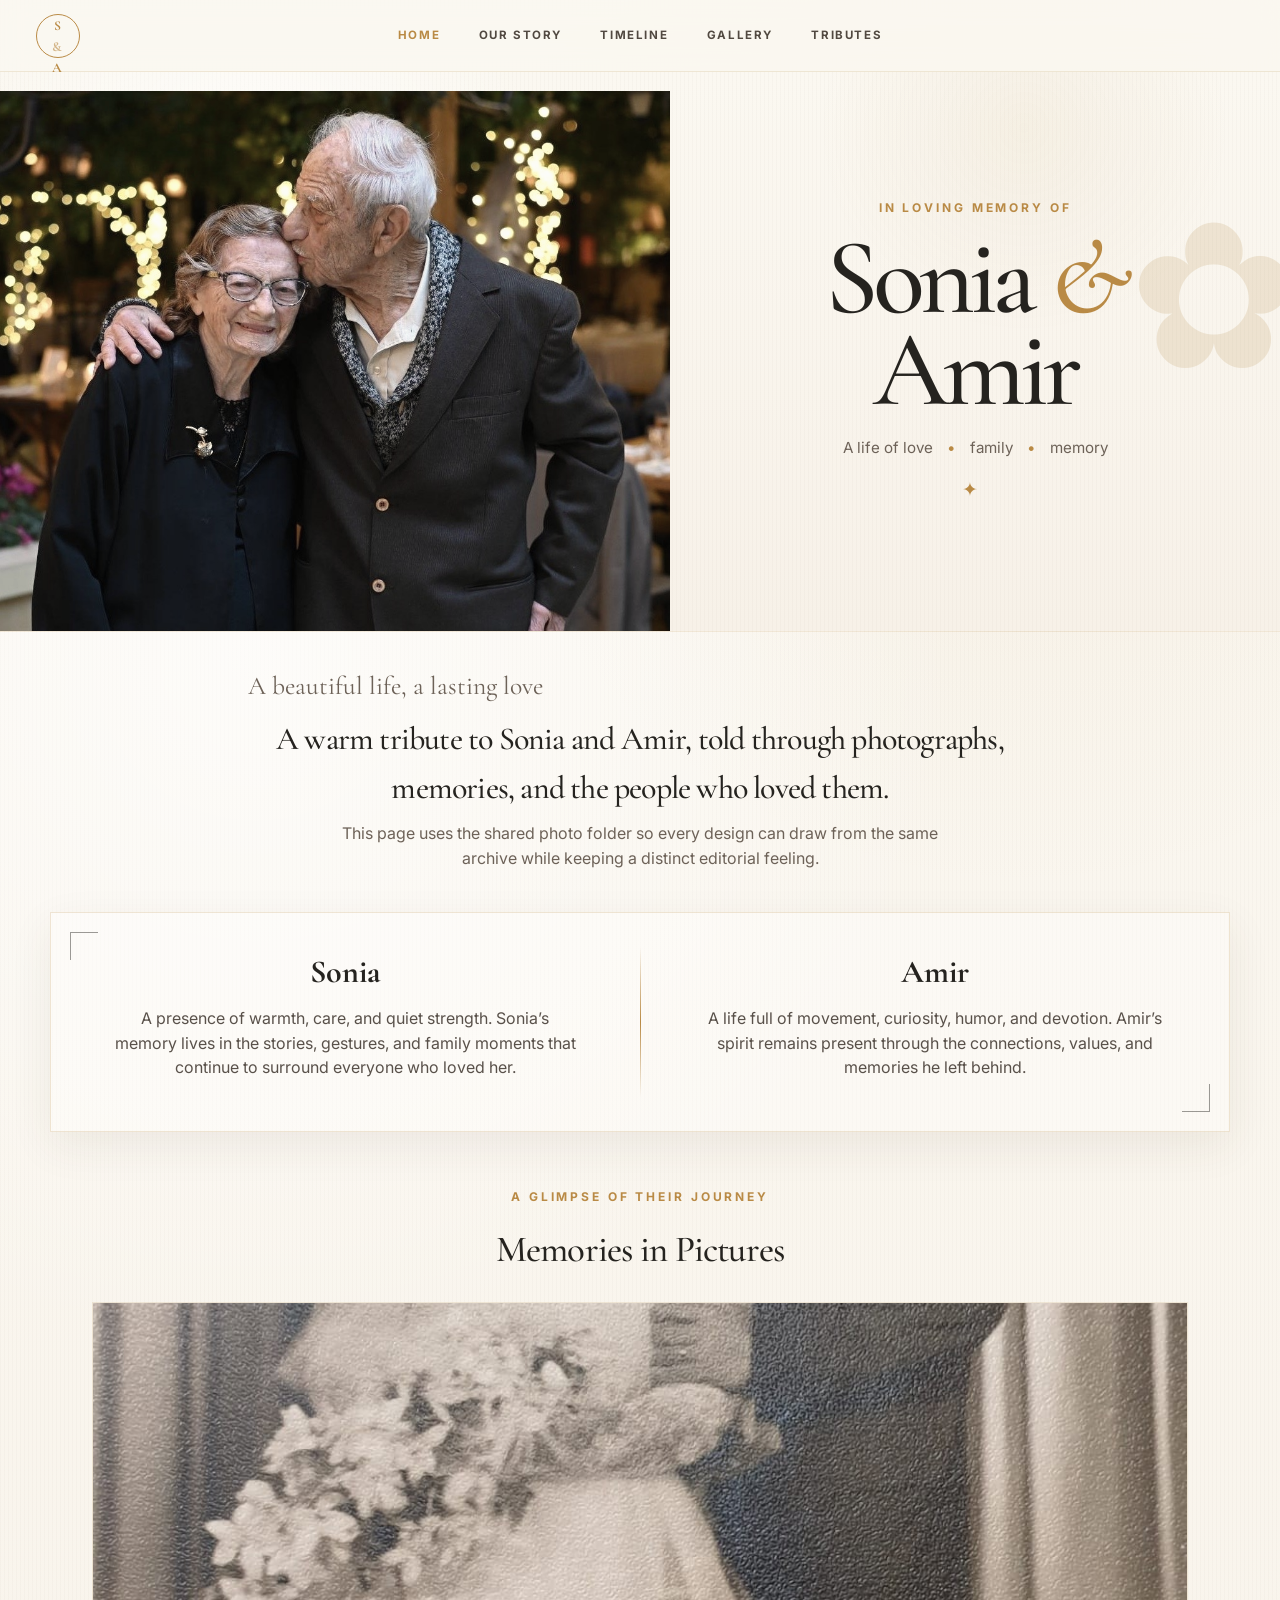
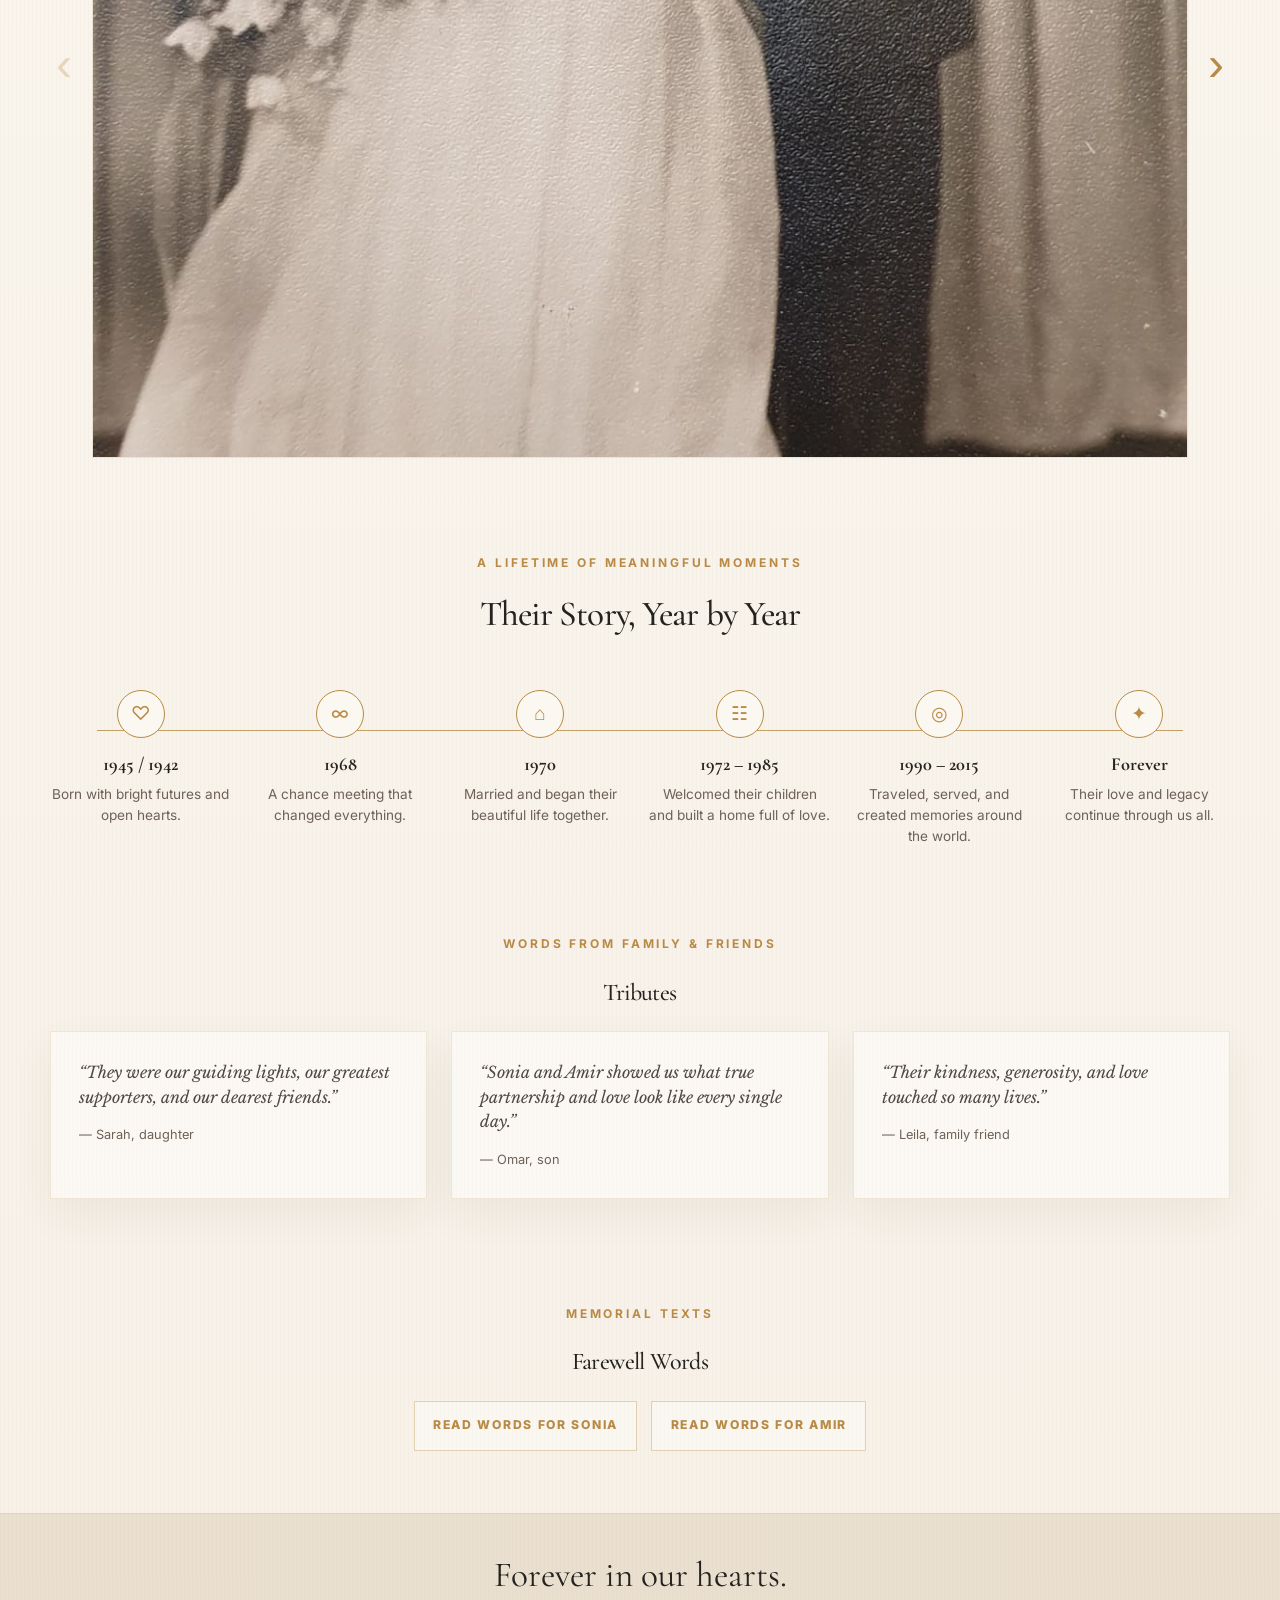
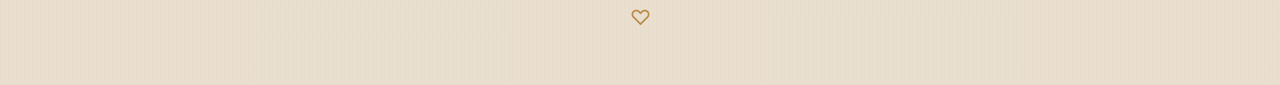
==== option-1-classic-book.html @ 05080e88 "Add files via upload" ====
<!doctype html>
<html lang="en">
<head>
  <meta charset="utf-8" />
  <meta name="viewport" content="width=device-width, initial-scale=1" />
  <title>Sonia & Amir Plot | Classic Memorial Book</title>
  <meta name="description" content="A classic luxury memorial-book inspired website design." />
  <link rel="stylesheet" href="assets/css/styles.css" />
</head>
<body class="memorial-page design-classic">
  <header class="site-header classic-header">
    <a class="brand" href="index.html" aria-label="Back to design options">S <span>&</span> A</a>
    <button class="nav-toggle" type="button" data-nav-toggle aria-label="Open navigation">Menu</button>
    <nav class="site-nav" data-nav>
      <a href="#home" class="active">Home</a>
      <a href="#story">Our Story</a>
      <a href="#timeline">Timeline</a>
      <a href="#gallery">Gallery</a>
      <a href="#tributes">Tributes</a>
    </nav>
  </header>

  <main id="home">
    <section class="classic-hero linen">
      <div class="classic-hero-image">
        <img src="assets/shared/photo-24.jpg" alt="Sonia and Amir together" />
      </div>
      <div class="classic-hero-copy">
        <p class="eyebrow">In loving memory of</p>
        <h1>Sonia <em>&</em> Amir</h1>
        <p class="life-dates">A life of love <span>•</span> family <span>•</span> memory</p>
        <div class="gold-flourish" aria-hidden="true">✦</div>
      </div>
    </section>

    <section class="classic-intro section-wrap">
      <p class="section-kicker">A beautiful life, a lasting love</p>
      <h2>A warm tribute to Sonia and Amir, told through photographs, memories, and the people who loved them.</h2>
      <p>This page uses the shared photo folder so every design can draw from the same archive while keeping a distinct editorial feeling.</p>
    </section>

    <section id="story" class="classic-duo section-wrap">
      <article>
        <span class="corner corner-a"></span>
        <h3>Sonia</h3>
        <p>A presence of warmth, care, and quiet strength. Sonia’s memory lives in the stories, gestures, and family moments that continue to surround everyone who loved her.</p>
      </article>
      <div class="classic-divider" aria-hidden="true"></div>
      <article>
        <span class="corner corner-b"></span>
        <h3>Amir</h3>
        <p>A life full of movement, curiosity, humor, and devotion. Amir’s spirit remains present through the connections, values, and memories he left behind.</p>
      </article>
    </section>

    <section id="gallery" class="classic-gallery section-wrap" data-gallery>
      <div class="section-heading centered">
        <p class="eyebrow">A glimpse of their journey</p>
        <h2>Memories in Pictures</h2>
      </div>
      <button class="gallery-arrow prev" data-gallery-prev aria-label="Previous photos">‹</button>
      <div class="gallery-window">
        <div class="gallery-track classic-track" data-gallery-track>
          <img src="assets/shared/photo-14.jpg" alt="Wedding portrait from the family archive" />
          <img src="assets/shared/photo-24.jpg" alt="Sonia and Amir at a family event" />
          <img src="assets/shared/photo-10.jpg" alt="Sonia and Amir outdoors" />
          <img src="assets/shared/photo-11.jpg" alt="Family gathering" />
          <img src="assets/shared/photo-13.jpg" alt="Sonia and Amir celebrating" />
          <img src="assets/shared/photo-15.jpg" alt="Archival family photo" />
          <img src="assets/shared/photo-17.jpg" alt="Family photo outdoors" />
          <img src="assets/shared/photo-19.jpg" alt="Vintage family portrait" />
          <img src="assets/shared/photo-20.jpg" alt="Archival childhood portrait" />
          <img src="assets/shared/photo-21.jpg" alt="Amir in conversation" />
        </div>
      </div>
      <button class="gallery-arrow next" data-gallery-next aria-label="Next photos">›</button>
    </section>

    <section id="timeline" class="classic-timeline section-wrap">
      <div class="section-heading centered">
        <p class="eyebrow">A lifetime of meaningful moments</p>
        <h2>Their Story, Year by Year</h2>
      </div>
      <ol class="timeline-row">
        <li><span>♡</span><strong>1945 / 1942</strong><p>Born with bright futures and open hearts.</p></li>
        <li><span>∞</span><strong>1968</strong><p>A chance meeting that changed everything.</p></li>
        <li><span>⌂</span><strong>1970</strong><p>Married and began their beautiful life together.</p></li>
        <li><span>☷</span><strong>1972 – 1985</strong><p>Welcomed their children and built a home full of love.</p></li>
        <li><span>◎</span><strong>1990 – 2015</strong><p>Traveled, served, and created memories around the world.</p></li>
        <li><span>✦</span><strong>Forever</strong><p>Their love and legacy continue through us all.</p></li>
      </ol>
    </section>

    <section id="tributes" class="classic-tributes section-wrap">
      <div class="section-heading centered">
        <p class="eyebrow">Words from family & friends</p>
        <h2>Tributes</h2>
      </div>
      <div class="quote-grid">
        <blockquote>“They were our guiding lights, our greatest supporters, and our dearest friends.”<cite>— Sarah, daughter</cite></blockquote>
        <blockquote>“Sonia and Amir showed us what true partnership and love look like every single day.”<cite>— Omar, son</cite></blockquote>
        <blockquote>“Their kindness, generosity, and love touched so many lives.”<cite>— Leila, family friend</cite></blockquote>
      </div>
    </section>

    <section class="memorial-documents section-wrap">
      <div class="section-heading centered">
        <p class="eyebrow">Memorial texts</p>
        <h2>Farewell Words</h2>
      </div>
      <div class="document-links">
        <a href="assets/docs/farewell-sonia.pdf" target="_blank" rel="noopener">Read words for Sonia</a>
        <a href="assets/docs/farewell-amir.pdf" target="_blank" rel="noopener">Read words for Amir</a>
      </div>
    </section>
  </main>

  <footer class="classic-footer">
    <p>Forever in our hearts.</p>
    <span>♡</span>
  </footer>
  <script src="assets/js/main.js"></script>
</body>
</html>
---- assets/css/styles.css ----
@import url('https://fonts.googleapis.com/css2?family=Cormorant+Garamond:wght@400;500;600;700&family=Inter:wght@400;500;600;700&family=Libre+Baskerville:ital,wght@0,400;0,700;1,400&family=Playfair+Display:wght@500;600;700&display=swap');

:root {
  --cream: #f7f1e8;
  --ivory: #fbf8f1;
  --linen: #eee3d4;
  --sand: #d7c5ad;
  --gold: #b9914d;
  --deep: #27231f;
  --muted: #7d7368;
  --line: rgba(185, 145, 77, 0.34);
  --shadow: 0 24px 70px rgba(52, 41, 28, 0.16);
  --serif: 'Cormorant Garamond', Georgia, serif;
  --display: 'Playfair Display', Georgia, serif;
  --body: 'Inter', Arial, sans-serif;
  --quote: 'Libre Baskerville', Georgia, serif;
}

* { box-sizing: border-box; }
html { scroll-behavior: smooth; }
body {
  margin: 0;
  color: var(--deep);
  font-family: var(--body);
  background: var(--ivory);
  line-height: 1.55;
}
img { max-width: 100%; display: block; }
a { color: inherit; text-decoration: none; }
button, a { -webkit-tap-highlight-color: transparent; }

.paper-grain,
.linen,
body.memorial-page {
  background-image:
    radial-gradient(circle at 20% 20%, rgba(255,255,255,0.65), transparent 25%),
    radial-gradient(circle at 80% 10%, rgba(185,145,77,0.08), transparent 18%),
    repeating-linear-gradient(90deg, rgba(50,34,20,0.018) 0 1px, transparent 1px 4px),
    linear-gradient(180deg, var(--ivory), var(--cream));
}

.section-wrap { width: min(1180px, calc(100% - 40px)); margin: 0 auto; }
.eyebrow {
  color: var(--gold);
  font-size: 0.75rem;
  letter-spacing: 0.24em;
  text-transform: uppercase;
  font-weight: 700;
  margin: 0 0 0.9rem;
}
.section-heading h2,
.classic-intro h2,
.editorial-story h2,
.gallery-closing h2,
.museum-section-title h2,
.museum-about h2 {
  font-family: var(--serif);
  font-weight: 500;
  letter-spacing: -0.025em;
}
.centered { text-align: center; }
.life-dates { color: var(--muted); font-size: 0.95rem; }
.life-dates span { color: var(--gold); margin: 0 0.65rem; }
.gold-flourish { color: var(--gold); font-size: 1.2rem; letter-spacing: 0.5em; }
.thin-rule { width: 74px; height: 1px; background: var(--gold); margin: 1.8rem 0; }
.outline-button,
.copper-button,
.ghost-button {
  display: inline-flex;
  align-items: center;
  justify-content: center;
  min-height: 44px;
  padding: 0.78rem 1.25rem;
  border: 1px solid currentColor;
  font-size: 0.76rem;
  letter-spacing: 0.16em;
  text-transform: uppercase;
  font-weight: 700;
  transition: transform 180ms ease, background 180ms ease, color 180ms ease, border-color 180ms ease;
}
.outline-button:hover,
.copper-button:hover,
.ghost-button:hover { transform: translateY(-2px); }
.text-link { color: var(--gold); font-weight: 700; font-size: 0.8rem; letter-spacing: 0.13em; text-transform: uppercase; }

/* Index */
.index-page {
  min-height: 100vh;
  display: grid;
  place-items: center;
  background:
    radial-gradient(circle at 85% 15%, rgba(185,145,77,0.18), transparent 26%),
    radial-gradient(circle at 15% 80%, rgba(83,55,33,0.12), transparent 30%),
    #f7f0e6;
}
.option-index { width: min(1120px, calc(100% - 36px)); padding: 60px 0; }
.option-index h1 { font-family: var(--serif); font-size: clamp(2.8rem, 7vw, 6rem); line-height: 0.9; margin: 0 0 1.2rem; letter-spacing: -0.055em; }
.index-intro { max-width: 740px; color: #62574c; font-size: 1.05rem; }
.option-grid { display: grid; grid-template-columns: repeat(3, 1fr); gap: 18px; margin-top: 40px; }
.option-card {
  min-height: 340px;
  border: 1px solid rgba(68,49,32,0.12);
  padding: 28px;
  display: flex;
  flex-direction: column;
  justify-content: flex-end;
  position: relative;
  overflow: hidden;
  box-shadow: var(--shadow);
}
.option-card::before { content: ''; position: absolute; inset: 0; opacity: 0.9; transition: transform 300ms ease; }
.option-card:hover::before { transform: scale(1.04); }
.option-card > * { position: relative; z-index: 1; }
.option-card span { color: var(--gold); letter-spacing: 0.2em; text-transform: uppercase; font-size: 0.75rem; font-weight: 800; }
.option-card h2 { font-family: var(--serif); font-size: 2.1rem; line-height: 1; margin: 0.8rem 0; }
.option-card p { max-width: 260px; margin: 0; color: #655c52; }
.classic-card::before { background: linear-gradient(180deg, rgba(255,255,255,0.2), rgba(248,241,230,0.96)), url('../shared/photo-24.jpg') center/cover; }
.gallery-card::before { background: linear-gradient(135deg, rgba(251,248,241,0.92), rgba(224,210,190,0.86)), url('../shared/photo-14.jpg') center/cover; }
.museum-card { color: #f7ead9; background: #171514; }
.museum-card::before { background: linear-gradient(180deg, rgba(12,10,9,0.1), rgba(12,10,9,0.92)), url('../shared/photo-24.jpg') center/cover; }
.museum-card p { color: #d3bca2; }

/* Shared header */
.site-header {
  position: sticky;
  top: 0;
  z-index: 20;
  min-height: 72px;
  padding: 0 36px;
  display: flex;
  align-items: center;
  gap: 26px;
  border-bottom: 1px solid rgba(185,145,77,0.18);
  backdrop-filter: blur(14px);
}
.brand {
  font-family: var(--serif);
  font-size: 1.1rem;
  letter-spacing: 0.12em;
  color: var(--gold);
  font-weight: 700;
  white-space: nowrap;
}
.brand span { opacity: 0.6; }
.monogram {
  width: 52px; height: 52px;
  border: 1px solid var(--gold);
  border-radius: 999px;
  display: grid; place-items: center;
}
.site-nav { margin-left: auto; display: flex; align-items: center; gap: clamp(16px, 3vw, 42px); }
.site-nav a { font-size: 0.72rem; text-transform: uppercase; letter-spacing: 0.14em; font-weight: 700; color: #514941; }
.site-nav a.active,
.site-nav a:hover { color: var(--gold); }
.nav-toggle { display: none; margin-left: auto; border: 1px solid var(--line); background: transparent; color: inherit; padding: 0.55rem 0.8rem; text-transform: uppercase; letter-spacing: 0.1em; }

/* Option 1 Classic */
.design-classic { --gold: #b98a45; --muted: #6d6258; --deep: #25231f; }
.classic-header { background: rgba(251,248,241,0.82); justify-content: center; }
.classic-header .brand { position: absolute; left: 36px; border: 1px solid var(--gold); border-radius: 50%; width: 44px; height: 44px; display: grid; place-items: center; font-size: 0.85rem; }
.classic-header .site-nav { margin: 0; }
.classic-hero {
  min-height: 560px;
  display: grid;
  grid-template-columns: 1.1fr 1fr;
  align-items: center;
  border-bottom: 1px solid rgba(185,145,77,0.16);
  position: relative;
  overflow: hidden;
}
.classic-hero::before,
.classic-hero::after {
  content: '✿';
  position: absolute;
  color: rgba(185,145,77,0.18);
  font-size: clamp(8rem, 16vw, 18rem);
  line-height: 1;
}
.classic-hero::before { left: -30px; bottom: -10px; }
.classic-hero::after { right: -20px; top: 120px; }
.classic-hero-image { align-self: end; position: relative; z-index: 1; }
.classic-hero-image img { width: 100%; height: 540px; object-fit: cover; filter: grayscale(1) sepia(0.15); mix-blend-mode: multiply; }
.classic-hero-copy { text-align: center; padding: 3rem; position: relative; z-index: 2; }
.classic-hero-copy h1 { font-family: var(--serif); font-size: clamp(4.5rem, 8.4vw, 8.5rem); line-height: 0.86; font-weight: 500; margin: 0.35rem 0 1.2rem; letter-spacing: -0.055em; }
.classic-hero-copy em { color: var(--gold); font-style: italic; }
.classic-intro { text-align: center; padding: 34px 20px 22px; }
.classic-intro .section-kicker { font-family: var(--serif); font-size: 1.6rem; margin: 0 0 0.5rem; }
.classic-intro h2 { font-size: clamp(1.4rem, 3vw, 2rem); max-width: 740px; margin: 0 auto 0.5rem; }
.classic-intro p { max-width: 650px; margin: 0 auto; color: var(--muted); }
.classic-duo {
  margin-top: 20px;
  display: grid;
  grid-template-columns: 1fr auto 1fr;
  gap: 34px;
  border: 1px solid rgba(185,145,77,0.22);
  background: rgba(255,255,255,0.34);
  padding: 34px;
  box-shadow: 0 14px 40px rgba(78,59,38,0.08);
  position: relative;
}
.classic-duo article { text-align: center; position: relative; }
.classic-duo h3 { font-family: var(--serif); font-size: 2rem; margin: 0 0 0.55rem; }
.classic-duo p { color: #59514a; margin: 0 auto; max-width: 470px; }
.classic-divider { width: 1px; background: linear-gradient(transparent, var(--gold), transparent); min-height: 150px; }
.corner { position: absolute; width: 28px; height: 28px; border-color: var(--gold); opacity: 0.45; }
.corner-a { top: -15px; left: -15px; border-top: 1px solid; border-left: 1px solid; }
.corner-b { bottom: -15px; right: -15px; border-bottom: 1px solid; border-right: 1px solid; }
.classic-gallery { position: relative; padding: 56px 42px; }
.classic-gallery h2 { font-size: 2.3rem; margin: 0 0 24px; }
.gallery-window { overflow: hidden; }
.gallery-track { display: flex; gap: 10px; transition: transform 350ms ease; }
.classic-track img { flex: 0 0 calc((100% - 40px) / 5); aspect-ratio: 1.45; object-fit: cover; border: 1px solid rgba(185,145,77,0.18); }
.gallery-arrow { position: absolute; top: 54%; transform: translateY(-50%); border: 0; background: transparent; color: var(--gold); font-size: 3rem; cursor: pointer; z-index: 3; }
.gallery-arrow.prev { left: 0; }
.gallery-arrow.next { right: 0; }
.classic-timeline { padding: 40px 0 58px; }
.classic-timeline h2 { font-size: 2.2rem; margin-top: 0; }
.timeline-row { list-style: none; margin: 44px 0 0; padding: 0; display: grid; grid-template-columns: repeat(6, 1fr); gap: 18px; position: relative; }
.timeline-row::before { content: ''; position: absolute; top: 44px; left: 4%; right: 4%; height: 1px; background: var(--gold); opacity: 0.8; }
.timeline-row li { text-align: center; position: relative; padding-top: 4px; }
.timeline-row li span { width: 48px; height: 48px; margin: 0 auto 12px; border: 1px solid var(--gold); border-radius: 50%; display: grid; place-items: center; color: var(--gold); background: var(--ivory); font-size: 1.2rem; }
.timeline-row strong { display: block; font-family: var(--serif); font-size: 1.15rem; }
.timeline-row p { font-size: 0.85rem; color: var(--muted); margin: 0.35rem 0 0; }
.classic-tributes { padding: 30px 0 64px; }
.quote-grid { display: grid; grid-template-columns: repeat(3, 1fr); gap: 24px; }
.quote-grid blockquote {
  margin: 0;
  padding: 28px;
  background: rgba(255,255,255,0.45);
  border: 1px solid rgba(185,145,77,0.18);
  font-family: var(--quote);
  font-style: italic;
  color: #504942;
  box-shadow: 0 16px 40px rgba(67,50,30,0.06);
}
.quote-grid cite { display: block; margin-top: 1rem; font-family: var(--body); font-style: normal; color: var(--muted); font-size: 0.8rem; }
.classic-footer { text-align: center; padding: 34px 20px 50px; background: rgba(215,197,173,0.42); border-top: 1px solid rgba(185,145,77,0.16); }
.classic-footer p { font-family: var(--serif); font-size: 2.2rem; margin: 0; }
.classic-footer span { color: var(--gold); font-size: 1.3rem; }

/* Option 2 Gallery */
.design-gallery { --gold: #aa823d; --deep: #25211d; --muted: #6f665d; }
.gallery-header { background: rgba(251,248,241,0.86); }
.gallery-header .outline-button { color: var(--gold); margin-left: 16px; }
.gallery-hero {
  min-height: 620px;
  display: grid;
  grid-template-columns: 0.88fr 1.12fr;
  align-items: center;
  gap: 3vw;
  padding: clamp(36px, 6vw, 78px) clamp(26px, 7vw, 96px);
}
.gallery-hero-copy h1 { font-family: var(--serif); font-size: clamp(4.2rem, 9vw, 8rem); line-height: 0.9; font-weight: 500; margin: 0; letter-spacing: -0.06em; }
.gallery-hero-copy p:not(.eyebrow):not(.life-dates) { max-width: 450px; color: var(--muted); }
.gallery-hero-photo { position: relative; }
.gallery-hero-photo::before { content: ''; position: absolute; inset: -30px 44px 44px -22px; background: #e8dccb; z-index: -1; }
.gallery-hero-photo::after { content: ''; position: absolute; right: 18px; bottom: 28px; width: 140px; height: 210px; border-right: 2px solid rgba(170,130,61,0.45); border-bottom: 2px solid rgba(170,130,61,0.45); }
.framed-photo img { width: 100%; height: 520px; object-fit: cover; filter: grayscale(0.9) sepia(0.12); box-shadow: var(--shadow); }
.editorial-story { display: grid; grid-template-columns: 300px 1fr 280px; align-items: center; gap: clamp(28px, 5vw, 76px); padding: 54px 0; border-top: 1px solid rgba(185,145,77,0.13); border-bottom: 1px solid rgba(185,145,77,0.13); }
.polaroid-card { margin: 0; padding: 12px 12px 38px; background: #fffaf2; box-shadow: var(--shadow); transform: rotate(-1.2deg); }
.polaroid-card img { aspect-ratio: 0.9; object-fit: cover; filter: grayscale(1) sepia(0.15); }
.polaroid-card figcaption { margin-top: 10px; color: var(--muted); font-size: 0.72rem; letter-spacing: 0.16em; text-transform: uppercase; }
.editorial-story h2 { font-size: clamp(2.1rem, 4vw, 3.6rem); line-height: 1; margin: 0 0 1rem; }
.editorial-story article p { color: var(--muted); max-width: 560px; }
.quote-aside { border-left: 1px solid var(--gold); padding-left: 34px; font-family: var(--quote); font-style: italic; color: #564b42; }
.quote-aside span { color: var(--gold); font-size: 3rem; line-height: 0.5; }
.quote-aside cite { display: block; margin-top: 1rem; font-style: normal; font-family: var(--body); font-size: 0.75rem; letter-spacing: 0.14em; text-transform: uppercase; }
.gallery-band { display: grid; grid-template-columns: 240px 1fr; gap: 42px; padding: 58px 0; }
.gallery-band-title { background: rgba(215,197,173,0.34); padding: 34px; display: flex; flex-direction: column; justify-content: center; }
.gallery-band-title h2 { font-family: var(--serif); font-size: 2.5rem; line-height: 1; margin: 0.2rem 0 1.5rem; }
.curated-grid { display: grid; grid-template-columns: repeat(4, 1fr); gap: 16px; }
.curated-grid img { height: 220px; width: 100%; object-fit: cover; filter: grayscale(0.45) sepia(0.15); border: 8px solid #fffaf2; box-shadow: 0 16px 36px rgba(53,40,25,0.08); }
.gallery-timeline { padding: 54px 0; }
.gallery-timeline h2 { font-size: 2.8rem; margin: 0 0 36px; }
.timeline-minimal { display: grid; grid-template-columns: repeat(5, 1fr); gap: 26px; position: relative; }
.timeline-minimal::before { content: ''; position: absolute; top: 18px; left: 10%; right: 10%; height: 1px; background: var(--gold); opacity: 0.7; }
.timeline-minimal article { text-align: center; position: relative; padding-top: 50px; }
.timeline-minimal article::before { content: ''; position: absolute; top: 11px; left: 50%; transform: translateX(-50%); width: 14px; height: 14px; border-radius: 50%; background: var(--gold); box-shadow: 0 0 0 8px var(--ivory); }
.timeline-minimal span { font-family: var(--serif); font-size: 1.5rem; }
.timeline-minimal h3 { font-family: var(--serif); font-size: 1.25rem; margin: 0.2rem 0; }
.timeline-minimal p { color: var(--muted); font-size: 0.87rem; margin: 0; }
.gallery-closing { text-align: center; padding: 72px 26px; border-top: 1px solid rgba(185,145,77,0.13); }
.gallery-closing h2 { max-width: 760px; margin: 0 auto; font-size: clamp(2rem, 4vw, 4rem); line-height: 1.05; }
.gallery-closing p { color: var(--gold); letter-spacing: 0.25em; text-transform: uppercase; }

/* Option 3 Museum */
.design-museum {
  --gold: #c47b45;
  --copper: #c47b45;
  --deep: #f8ead9;
  --museum-bg: #161514;
  --plum: #31252d;
  --paper: #e7d7c3;
  background: #161514;
  color: #f7ead9;
}
.design-museum .eyebrow { color: #c47b45; }
.museum-header {
  background: rgba(22,21,20,0.82);
  color: #f7ead9;
  border-bottom-color: rgba(196,123,69,0.25);
  padding-left: 170px;
}
.museum-header .site-nav a { color: #dfc9b2; }
.museum-header .site-nav a:hover,
.museum-header .site-nav a.active { color: var(--copper); }
.copper-button { background: var(--copper); color: #1a1512; border-color: var(--copper); }
.ghost-button { color: #f7ead9; border-color: rgba(247,234,217,0.35); }
.museum-side {
  position: fixed;
  left: 0; top: 0; bottom: 0;
  width: 132px;
  z-index: 30;
  background: #11100f;
  border-right: 1px solid rgba(196,123,69,0.45);
  display: flex;
  flex-direction: column;
  align-items: center;
  padding: 130px 20px 30px;
  gap: 28px;
  text-align: center;
}
.museum-side .seal { width: 76px; height: 76px; border: 1px solid rgba(196,123,69,0.65); border-radius: 50%; display: grid; place-items: center; color: var(--copper); text-transform: uppercase; font-size: 0.58rem; letter-spacing: 0.16em; line-height: 1.5; }
.museum-side span { width: 1px; height: 94px; background: var(--copper); opacity: 0.6; }
.museum-side p { margin-top: auto; color: #d9b99e; text-transform: uppercase; letter-spacing: 0.18em; font-size: 0.72rem; line-height: 2; }
.museum-main,
.museum-footer { margin-left: 132px; }
.museum-hero { min-height: 620px; position: relative; overflow: hidden; display: grid; align-items: center; padding: 72px clamp(28px, 6vw, 92px); }
.museum-hero::after { content: ''; position: absolute; inset: 0; background: linear-gradient(90deg, rgba(22,21,20,0.95) 0%, rgba(22,21,20,0.68) 38%, rgba(22,21,20,0.18) 100%); }
.museum-hero-img { position: absolute; inset: 0; width: 100%; height: 100%; object-fit: cover; filter: grayscale(0.85) sepia(0.25) brightness(0.72); }
.museum-hero-panel { position: relative; z-index: 1; max-width: 560px; padding: clamp(26px, 4vw, 46px); background: rgba(31,26,28,0.76); border: 1px solid rgba(196,123,69,0.18); box-shadow: 0 30px 80px rgba(0,0,0,0.35); }
.museum-hero-panel h1 { font-family: var(--serif); font-size: clamp(4rem, 8vw, 7.4rem); line-height: 0.88; font-weight: 500; margin: 0 0 1rem; letter-spacing: -0.06em; }
.museum-hero-panel em { color: var(--copper); font-style: normal; }
.museum-hero-panel p:not(.eyebrow):not(.life-dates) { color: #ead7c3; max-width: 420px; }
.button-row { display: flex; gap: 12px; flex-wrap: wrap; margin-top: 1.4rem; }
.handnote { position: absolute; right: 6%; bottom: 80px; z-index: 1; color: var(--copper); font-family: var(--quote); font-style: italic; transform: rotate(-4deg); font-size: 1.12rem; }
.museum-about { display: grid; grid-template-columns: 0.75fr 1fr; }
.museum-about blockquote { margin: 0; background: var(--plum); min-height: 220px; padding: 48px clamp(28px, 5vw, 68px); position: relative; }
.museum-about blockquote span { font-size: 4rem; color: var(--copper); line-height: 0; }
.museum-about blockquote p:not(.eyebrow) { font-family: var(--quote); font-style: italic; font-size: 1.35rem; color: #f6e4d1; max-width: 410px; }
.museum-about cite { color: #cda382; font-style: normal; font-size: 0.74rem; letter-spacing: 0.18em; text-transform: uppercase; }
.museum-about article { background: var(--paper); color: #2a221d; padding: 48px clamp(28px, 5vw, 72px); }
.museum-about h2 { font-size: clamp(2rem, 3.5vw, 3.2rem); line-height: 1.04; margin: 0 0 1rem; }
.museum-about article p:not(.eyebrow) { max-width: 660px; color: #4f4339; }
.museum-fragments,
.museum-journey,
.museum-tributes { padding: clamp(42px, 6vw, 74px) clamp(28px, 6vw, 92px); border-top: 1px solid rgba(196,123,69,0.16); }
.museum-section-title { display: flex; align-items: end; gap: 24px; margin-bottom: 28px; }
.museum-section-title.compact { display: block; max-width: 260px; }
.museum-section-title h2 { font-size: clamp(2.6rem, 5vw, 5rem); line-height: 0.9; margin: 0; color: #f8ead9; }
.museum-section-title p:last-child { color: #cda382; font-family: var(--quote); font-style: italic; }
.fragment-wall { display: grid; grid-template-columns: 1fr 0.8fr 1.3fr 0.8fr 1fr; gap: 18px; align-items: end; }
.fragment-wall img { width: 100%; height: 250px; object-fit: cover; border: 8px solid rgba(231,215,195,0.82); box-shadow: 0 22px 44px rgba(0,0,0,0.35); filter: grayscale(0.5) sepia(0.2); }
.fragment-wall .wide-photo { height: 320px; }
.fragment-wall .small-photo { height: 220px; }
.tilt-left { transform: rotate(-3deg); }
.tilt-right { transform: rotate(2.5deg); }
.museum-journey { display: grid; grid-template-columns: 260px 1fr; gap: 34px; background: #181716; }
.path-timeline { list-style: none; margin: 0; padding: 0; display: grid; grid-template-columns: repeat(6, 1fr); gap: 18px; position: relative; }
.path-timeline::before { content: ''; position: absolute; top: 30px; left: 5%; right: 5%; height: 2px; background: linear-gradient(90deg, transparent, var(--copper), transparent); opacity: 0.8; }
.path-timeline li { position: relative; padding-top: 76px; text-align: center; }
.path-timeline li span { position: absolute; top: 0; left: 50%; transform: translateX(-50%); width: 58px; height: 58px; border-radius: 50%; border: 1px solid var(--copper); display: grid; place-items: center; background: #181716; color: var(--copper); font-size: 1.2rem; }
.path-timeline strong { color: var(--copper); font-family: var(--serif); font-size: 1.2rem; }
.path-timeline h3 { font-family: var(--serif); font-size: 1.45rem; line-height: 1; margin: 0.2rem 0 0.4rem; color: #e8c1a2; }
.path-timeline p { color: #d5c3b0; font-size: 0.82rem; margin: 0; }
.museum-tributes { display: grid; grid-template-columns: 280px 1fr; gap: 38px; }
.note-grid { display: grid; grid-template-columns: repeat(3, 1fr); gap: 22px; }
.note-grid blockquote { margin: 0; padding: 34px; color: #f8ead9; background: #352735; box-shadow: 0 20px 46px rgba(0,0,0,0.28); font-family: var(--quote); font-style: italic; position: relative; }
.note-grid blockquote:nth-child(2) { background: var(--paper); color: #2c231d; transform: translateY(-10px) rotate(-1deg); }
.note-grid blockquote::before { content: ''; position: absolute; top: -10px; left: 45%; width: 52px; height: 18px; background: rgba(214,168,112,0.45); transform: rotate(-2deg); }
.note-grid cite { display: block; margin-top: 1rem; font-family: var(--body); font-style: normal; font-size: 0.74rem; letter-spacing: 0.14em; text-transform: uppercase; color: #cfa886; }
.museum-footer-hero { position: relative; min-height: 240px; display: grid; place-items: center; overflow: hidden; }
.museum-footer-hero img { position: absolute; inset: 0; width: 100%; height: 100%; object-fit: cover; filter: brightness(0.58) saturate(1.1); }
.museum-footer-hero h2 { position: relative; text-align: center; font-family: var(--serif); text-transform: uppercase; letter-spacing: 0.25em; font-weight: 400; font-size: clamp(1.4rem, 3vw, 2.5rem); margin: 0; }
.museum-footer-hero em { font-family: var(--quote); text-transform: none; letter-spacing: 0; font-size: clamp(3rem, 6vw, 6rem); font-style: italic; color: #fff2df; }
.museum-footer { display: flex; justify-content: space-between; gap: 16px; padding: 22px 44px; color: #d9b99e; background: #11100f; font-size: 0.82rem; }

@media (max-width: 980px) {
  .option-grid,
  .quote-grid,
  .timeline-row,
  .curated-grid,
  .timeline-minimal,
  .path-timeline,
  .note-grid { grid-template-columns: 1fr 1fr; }
  .site-header { padding: 0 20px; min-height: 64px; }
  .nav-toggle { display: inline-flex; }
  .site-nav {
    position: absolute;
    top: 64px;
    left: 14px;
    right: 14px;
    margin: 0;
    padding: 18px;
    background: rgba(251,248,241,0.98);
    border: 1px solid var(--line);
    box-shadow: var(--shadow);
    display: none;
    flex-direction: column;
    align-items: stretch;
    gap: 14px;
  }
  .site-header.is-open .site-nav { display: flex; }
  .design-museum .site-nav { background: rgba(22,21,20,0.98); }
  .classic-header .brand { position: static; }
  .classic-hero,
  .gallery-hero,
  .editorial-story,
  .gallery-band,
  .museum-about,
  .museum-journey,
  .museum-tributes { grid-template-columns: 1fr; }
  .classic-hero-image { order: 2; }
  .classic-hero-copy { order: 1; }
  .classic-duo { grid-template-columns: 1fr; }
  .classic-divider { width: 100%; height: 1px; min-height: 1px; }
  .classic-track img { flex-basis: calc((100% - 10px) / 2); }
  .gallery-header .outline-button,
  .museum-header .copper-button { display: none; }
  .gallery-hero-photo::before { inset: -14px 20px 20px -12px; }
  .framed-photo img { height: 420px; }
  .museum-side { display: none; }
  .museum-main,
  .museum-footer { margin-left: 0; }
  .museum-header { padding-left: 20px; }
  .fragment-wall { grid-template-columns: 1fr 1fr; }
  .fragment-wall .wide-photo { grid-column: span 2; }
}

@media (max-width: 620px) {
  .section-wrap { width: min(100% - 28px, 1180px); }
  .option-grid,
  .quote-grid,
  .timeline-row,
  .curated-grid,
  .timeline-minimal,
  .path-timeline,
  .note-grid,
  .fragment-wall { grid-template-columns: 1fr; }
  .option-card { min-height: 260px; }
  .classic-hero { min-height: auto; }
  .classic-hero-image img { height: 360px; }
  .classic-hero-copy { padding: 48px 20px 28px; }
  .classic-duo { padding: 24px; }
  .timeline-row::before,
  .timeline-minimal::before,
  .path-timeline::before { display: none; }
  .classic-track img { flex-basis: 100%; }
  .gallery-arrow { font-size: 2.4rem; }
  .gallery-hero { padding: 44px 20px; }
  .gallery-hero-copy h1 { font-size: 4.1rem; }
  .framed-photo img { height: 330px; }
  .editorial-story { padding: 42px 0; }
  .gallery-band-title { padding: 24px; }
  .museum-hero { padding: 48px 18px; min-height: 670px; }
  .museum-hero-panel { padding: 24px; }
  .museum-hero-panel h1 { font-size: 4.1rem; }
  .handnote { display: none; }
  .museum-fragments,
  .museum-journey,
  .museum-tributes { padding: 42px 20px; }
  .fragment-wall .wide-photo { grid-column: auto; }
  .museum-footer { flex-direction: column; text-align: center; padding: 24px; }
}


/* Real shared asset integration */
.memorial-page img {
  background: rgba(255,255,255,0.18);
}
.classic-hero-image img,
.gallery-hero-photo img,
.museum-hero-img {
  object-position: center center;
}
.classic-hero-image img {
  filter: grayscale(0.25) sepia(0.12) contrast(0.98);
}
.gallery-track img,
.curated-grid img,
.fragment-wall img,
.polaroid-card img {
  cursor: zoom-in;
}
.memorial-documents {
  padding: 42px 0 62px;
}
.document-links {
  display: flex;
  justify-content: center;
  gap: 14px;
  flex-wrap: wrap;
  margin-top: 20px;
}
.document-links a {
  border: 1px solid rgba(185,145,77,0.38);
  background: rgba(255,255,255,0.34);
  color: var(--gold);
  padding: 0.92rem 1.15rem;
  font-size: 0.76rem;
  letter-spacing: 0.14em;
  text-transform: uppercase;
  font-weight: 800;
  transition: transform 180ms ease, background 180ms ease;
}
.document-links a:hover {
  transform: translateY(-2px);
  background: rgba(255,255,255,0.64);
}
.museum-documents {
  padding: clamp(42px, 6vw, 74px) clamp(28px, 6vw, 92px);
  border-top: 1px solid rgba(196,123,69,0.16);
  display: grid;
  grid-template-columns: 280px 1fr;
  gap: 38px;
  background: #181716;
}
.dark-links {
  align-items: center;
  justify-content: flex-start;
}
.dark-links a {
  background: rgba(196,123,69,0.12);
  border-color: rgba(196,123,69,0.42);
  color: #e8c1a2;
}
.image-lightbox {
  position: fixed;
  inset: 0;
  z-index: 1000;
  display: none;
  align-items: center;
  justify-content: center;
  background: rgba(13,11,10,0.86);
  padding: 28px;
}
.image-lightbox.is-visible { display: flex; }
.image-lightbox img {
  max-width: min(1120px, 94vw);
  max-height: 86vh;
  object-fit: contain;
  box-shadow: 0 30px 90px rgba(0,0,0,0.5);
}
.image-lightbox button {
  position: absolute;
  top: 18px;
  right: 22px;
  width: 44px;
  height: 44px;
  border: 1px solid rgba(255,255,255,0.4);
  background: rgba(0,0,0,0.35);
  color: #fff;
  font-size: 1.8rem;
  cursor: pointer;
}
@media (max-width: 980px) {
  .museum-documents { grid-template-columns: 1fr; }
}
@media (max-width: 620px) {
  .document-links { flex-direction: column; }
  .document-links a { text-align: center; }
}
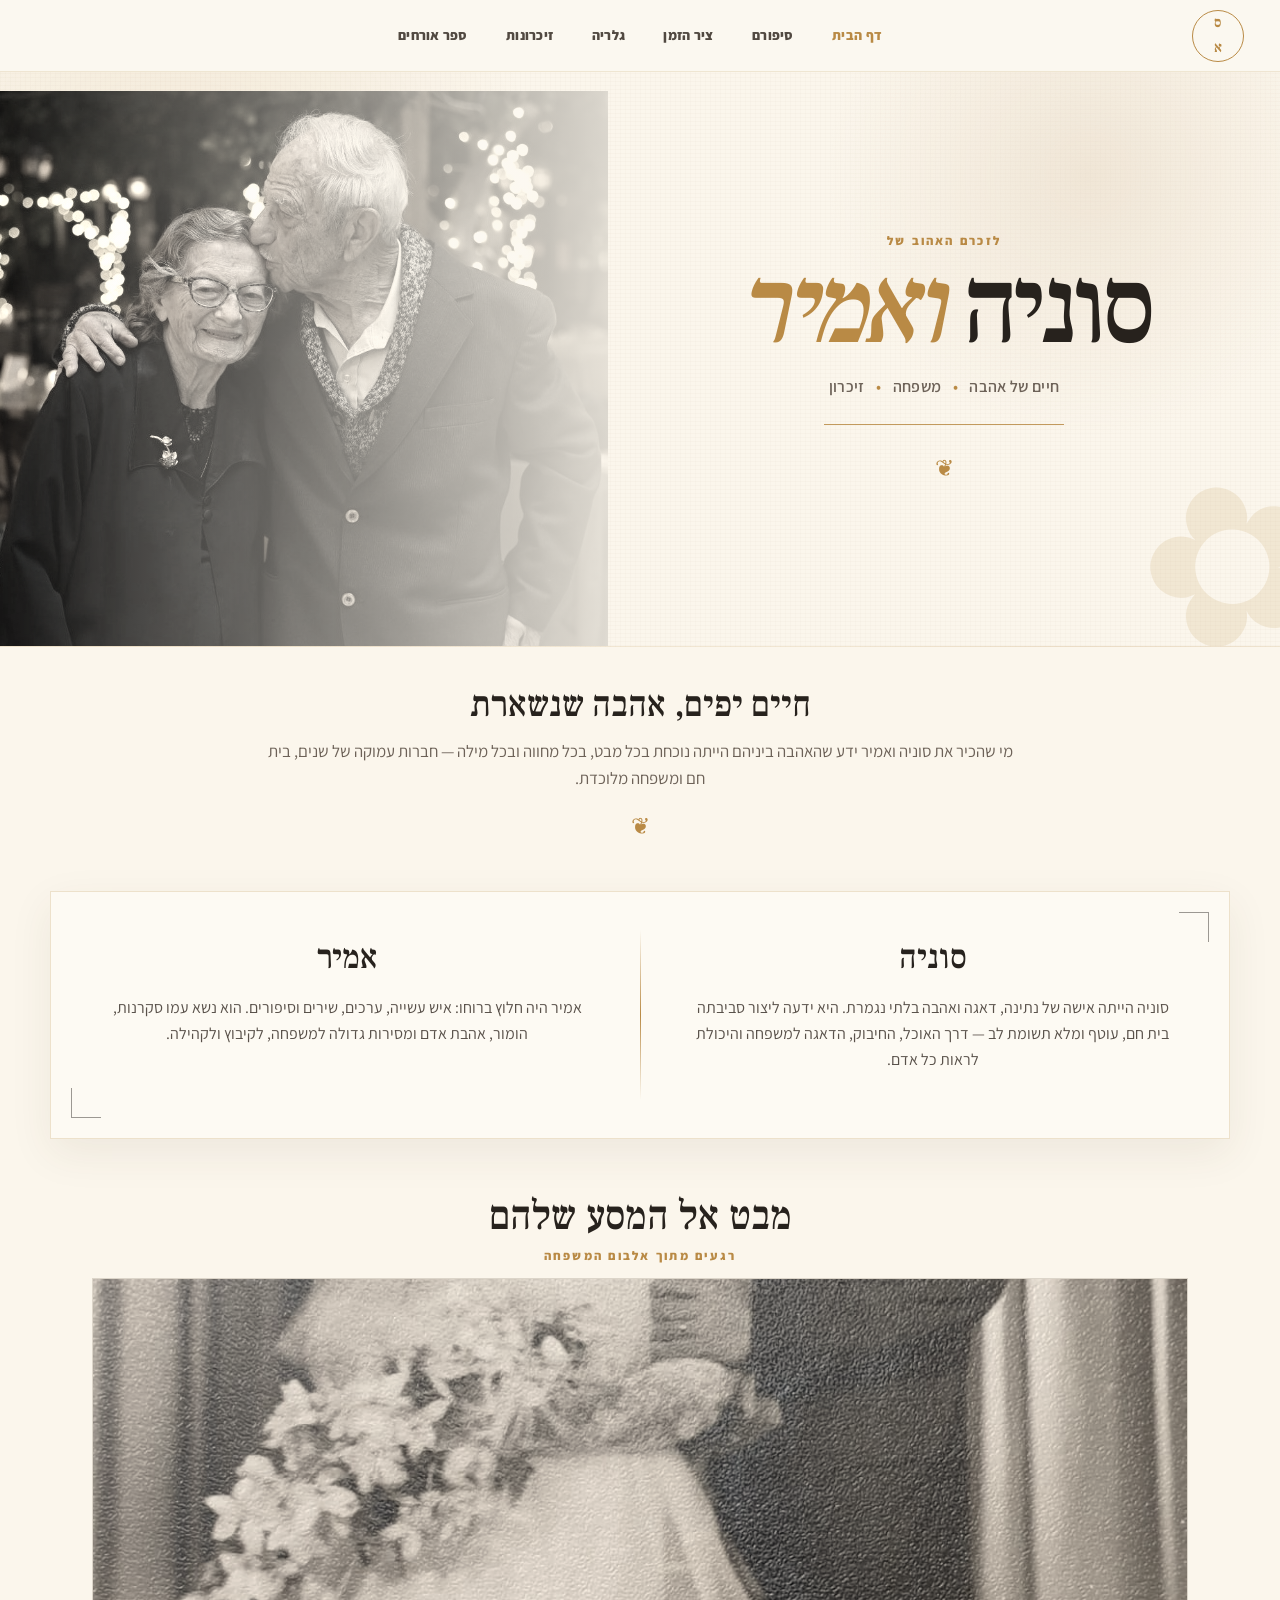
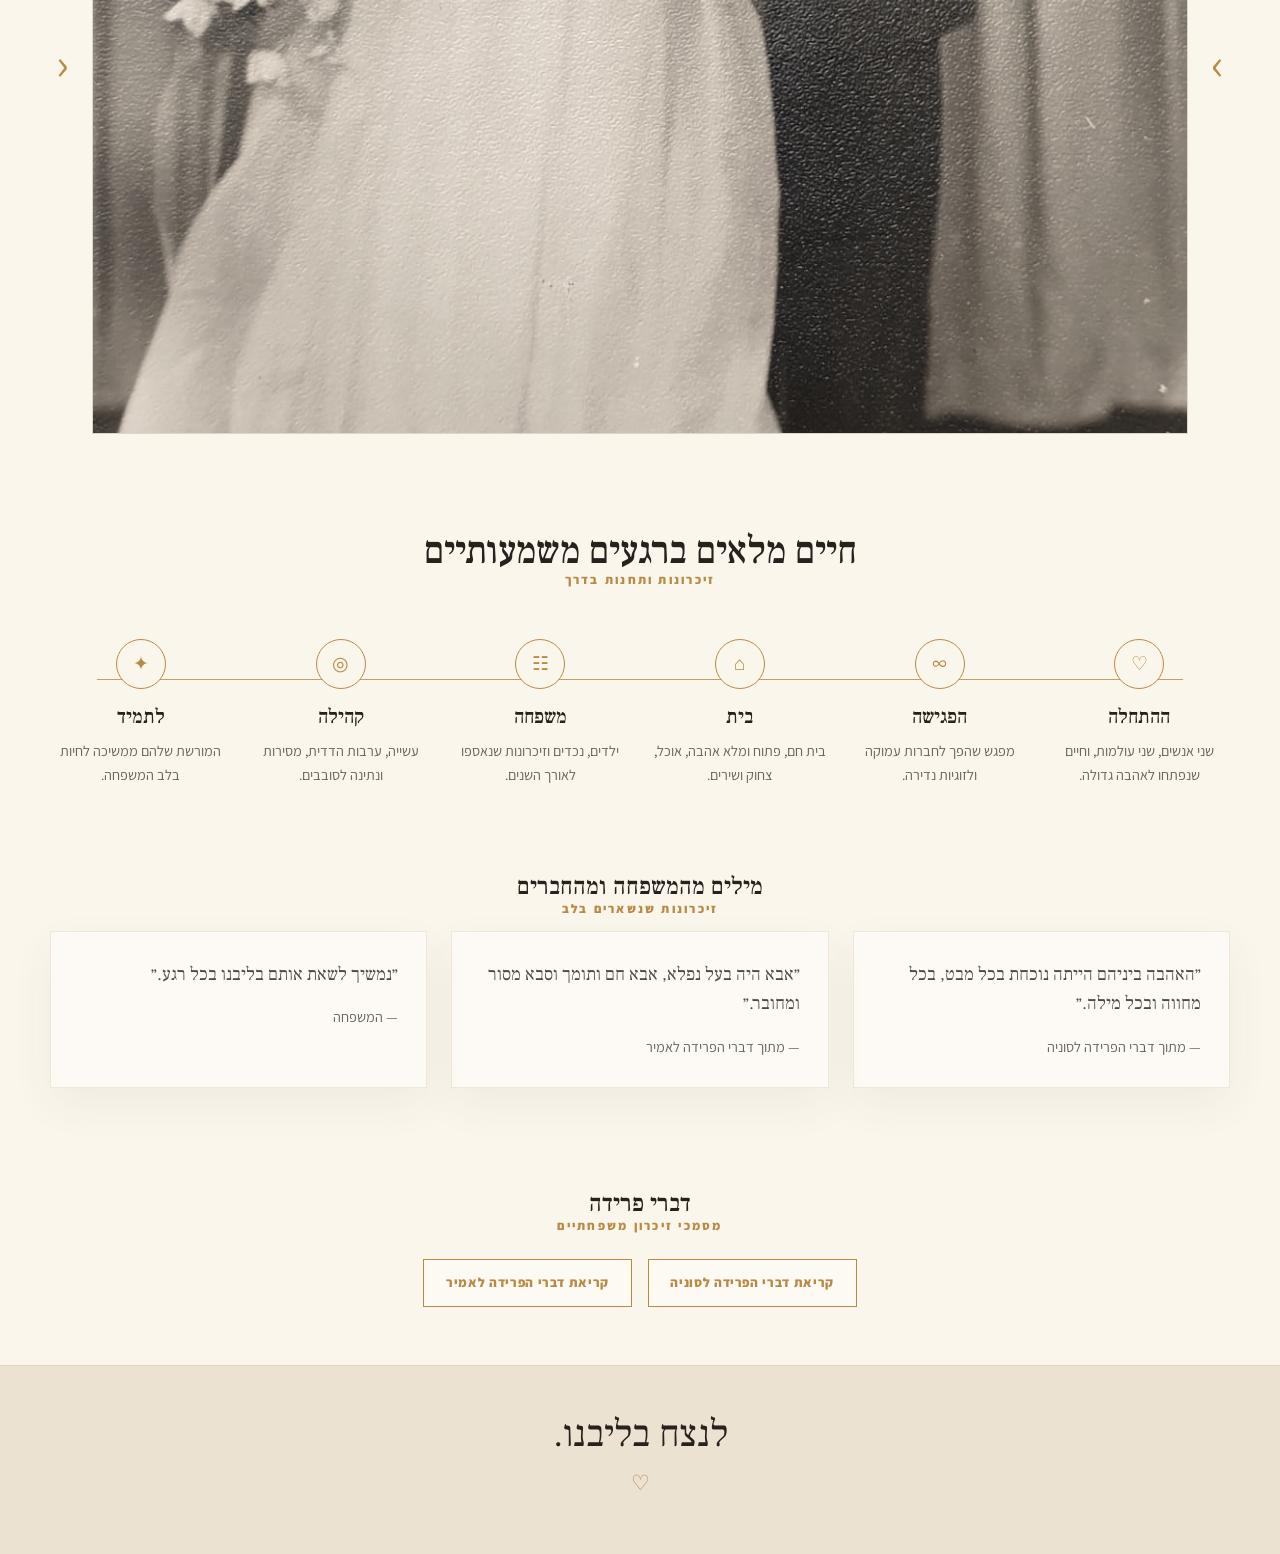
==== commit 439c5e23: "Add files via upload" ====
--- a/option-1-classic-book.html
+++ b/option-1-classic-book.html
@@ -1,122 +1,124 @@
 <!doctype html>
-<html lang="en">
+<html lang="he" dir="rtl">
 <head>
   <meta charset="utf-8" />
   <meta name="viewport" content="width=device-width, initial-scale=1" />
-  <title>Sonia & Amir Plot | Classic Memorial Book</title>
-  <meta name="description" content="A classic luxury memorial-book inspired website design." />
+  <title>סוניה ואמיר פלוט | ספר זיכרון קלאסי</title>
+  <meta name="description" content="עמוד זיכרון קלאסי, בהיר ואלגנטי לסוניה ואמיר פלוט." />
   <link rel="stylesheet" href="assets/css/styles.css" />
 </head>
 <body class="memorial-page design-classic">
   <header class="site-header classic-header">
-    <a class="brand" href="index.html" aria-label="Back to design options">S <span>&</span> A</a>
-    <button class="nav-toggle" type="button" data-nav-toggle aria-label="Open navigation">Menu</button>
-    <nav class="site-nav" data-nav>
-      <a href="#home" class="active">Home</a>
-      <a href="#story">Our Story</a>
-      <a href="#timeline">Timeline</a>
-      <a href="#gallery">Gallery</a>
-      <a href="#tributes">Tributes</a>
+    <a class="brand monogram" href="index.html" aria-label="חזרה לבחירת עיצוב"><span>ס</span><span>א</span></a>
+    <button class="nav-toggle" type="button" data-nav-toggle aria-label="פתיחת תפריט">תפריט</button>
+    <nav class="site-nav" data-nav aria-label="ניווט ראשי">
+      <a href="#home" class="active">דף הבית</a>
+      <a href="#story">סיפורם</a>
+      <a href="#timeline">ציר הזמן</a>
+      <a href="#gallery">גלריה</a>
+      <a href="#tributes">זיכרונות</a>
+      <a href="#guestbook">ספר אורחים</a>
     </nav>
   </header>
 
   <main id="home">
     <section class="classic-hero linen">
       <div class="classic-hero-image">
-        <img src="assets/shared/photo-24.jpg" alt="Sonia and Amir together" />
+        <img src="assets/shared/photo-24.jpg" alt="סוניה ואמיר פלוט יחד" />
       </div>
       <div class="classic-hero-copy">
-        <p class="eyebrow">In loving memory of</p>
-        <h1>Sonia <em>&</em> Amir</h1>
-        <p class="life-dates">A life of love <span>•</span> family <span>•</span> memory</p>
-        <div class="gold-flourish" aria-hidden="true">✦</div>
+        <p class="eyebrow">לזכרם האהוב של</p>
+        <h1>סוניה <em>ואמיר</em></h1>
+        <p class="life-dates">חיים של אהבה <span>•</span> משפחה <span>•</span> זיכרון</p>
+        <div class="title-rule" aria-hidden="true"></div>
+        <div class="gold-flourish" aria-hidden="true">❦</div>
       </div>
     </section>
 
     <section class="classic-intro section-wrap">
-      <p class="section-kicker">A beautiful life, a lasting love</p>
-      <h2>A warm tribute to Sonia and Amir, told through photographs, memories, and the people who loved them.</h2>
-      <p>This page uses the shared photo folder so every design can draw from the same archive while keeping a distinct editorial feeling.</p>
+      <h2>חיים יפים, אהבה שנשארת</h2>
+      <p>מי שהכיר את סוניה ואמיר ידע שהאהבה ביניהם הייתה נוכחת בכל מבט, בכל מחווה ובכל מילה — חברות עמוקה של שנים, בית חם ומשפחה מלוכדת.</p>
+      <div class="gold-flourish" aria-hidden="true">❦</div>
     </section>
 
     <section id="story" class="classic-duo section-wrap">
       <article>
         <span class="corner corner-a"></span>
-        <h3>Sonia</h3>
-        <p>A presence of warmth, care, and quiet strength. Sonia’s memory lives in the stories, gestures, and family moments that continue to surround everyone who loved her.</p>
+        <h3>סוניה</h3>
+        <p>סוניה הייתה אישה של נתינה, דאגה ואהבה בלתי נגמרת. היא ידעה ליצור סביבתה בית חם, עוטף ומלא תשומת לב — דרך האוכל, החיבוק, הדאגה למשפחה והיכולת לראות כל אדם.</p>
       </article>
       <div class="classic-divider" aria-hidden="true"></div>
       <article>
         <span class="corner corner-b"></span>
-        <h3>Amir</h3>
-        <p>A life full of movement, curiosity, humor, and devotion. Amir’s spirit remains present through the connections, values, and memories he left behind.</p>
+        <h3>אמיר</h3>
+        <p>אמיר היה חלוץ ברוחו: איש עשייה, ערכים, שירים וסיפורים. הוא נשא עמו סקרנות, הומור, אהבת אדם ומסירות גדולה למשפחה, לקיבוץ ולקהילה.</p>
       </article>
     </section>
 
     <section id="gallery" class="classic-gallery section-wrap" data-gallery>
       <div class="section-heading centered">
-        <p class="eyebrow">A glimpse of their journey</p>
-        <h2>Memories in Pictures</h2>
+        <h2>מבט אל המסע שלהם</h2>
+        <p class="eyebrow">רגעים מתוך אלבום המשפחה</p>
       </div>
-      <button class="gallery-arrow prev" data-gallery-prev aria-label="Previous photos">‹</button>
+      <button class="gallery-arrow prev" data-gallery-prev aria-label="תמונות קודמות">›</button>
       <div class="gallery-window">
         <div class="gallery-track classic-track" data-gallery-track>
-          <img src="assets/shared/photo-14.jpg" alt="Wedding portrait from the family archive" />
-          <img src="assets/shared/photo-24.jpg" alt="Sonia and Amir at a family event" />
-          <img src="assets/shared/photo-10.jpg" alt="Sonia and Amir outdoors" />
-          <img src="assets/shared/photo-11.jpg" alt="Family gathering" />
-          <img src="assets/shared/photo-13.jpg" alt="Sonia and Amir celebrating" />
-          <img src="assets/shared/photo-15.jpg" alt="Archival family photo" />
-          <img src="assets/shared/photo-17.jpg" alt="Family photo outdoors" />
-          <img src="assets/shared/photo-19.jpg" alt="Vintage family portrait" />
-          <img src="assets/shared/photo-20.jpg" alt="Archival childhood portrait" />
-          <img src="assets/shared/photo-21.jpg" alt="Amir in conversation" />
+          <img src="assets/shared/photo-14.jpg" alt="סוניה ואמיר ביום חתונתם" />
+          <img src="assets/shared/photo-24.jpg" alt="סוניה ואמיר ברגע משפחתי" />
+          <img src="assets/shared/photo-10.jpg" alt="סוניה ואמיר בטיול" />
+          <img src="assets/shared/photo-11.jpg" alt="מפגש משפחתי" />
+          <img src="assets/shared/photo-13.jpg" alt="חגיגה משפחתית" />
+          <img src="assets/shared/photo-15.jpg" alt="תמונה משפחתית ישנה" />
+          <img src="assets/shared/photo-17.jpg" alt="משפחה וחברים" />
+          <img src="assets/shared/photo-19.jpg" alt="דיוקן משפחתי מן העבר" />
+          <img src="assets/shared/photo-20.jpg" alt="תמונה ישנה מאלבום המשפחה" />
+          <img src="assets/shared/photo-21.jpg" alt="אמיר ברגע של שיחה" />
         </div>
       </div>
-      <button class="gallery-arrow next" data-gallery-next aria-label="Next photos">›</button>
+      <button class="gallery-arrow next" data-gallery-next aria-label="תמונות הבאות">‹</button>
     </section>
 
     <section id="timeline" class="classic-timeline section-wrap">
       <div class="section-heading centered">
-        <p class="eyebrow">A lifetime of meaningful moments</p>
-        <h2>Their Story, Year by Year</h2>
+        <h2>חיים מלאים ברגעים משמעותיים</h2>
+        <p class="eyebrow">זיכרונות ותחנות בדרך</p>
       </div>
       <ol class="timeline-row">
-        <li><span>♡</span><strong>1945 / 1942</strong><p>Born with bright futures and open hearts.</p></li>
-        <li><span>∞</span><strong>1968</strong><p>A chance meeting that changed everything.</p></li>
-        <li><span>⌂</span><strong>1970</strong><p>Married and began their beautiful life together.</p></li>
-        <li><span>☷</span><strong>1972 – 1985</strong><p>Welcomed their children and built a home full of love.</p></li>
-        <li><span>◎</span><strong>1990 – 2015</strong><p>Traveled, served, and created memories around the world.</p></li>
-        <li><span>✦</span><strong>Forever</strong><p>Their love and legacy continue through us all.</p></li>
+        <li><span>♡</span><strong>ההתחלה</strong><p>שני אנשים, שני עולמות, וחיים שנפתחו לאהבה גדולה.</p></li>
+        <li><span>∞</span><strong>הפגישה</strong><p>מפגש שהפך לחברות עמוקה ולזוגיות נדירה.</p></li>
+        <li><span>⌂</span><strong>בית</strong><p>בית חם, פתוח ומלא אהבה, אוכל, צחוק ושירים.</p></li>
+        <li><span>☷</span><strong>משפחה</strong><p>ילדים, נכדים וזיכרונות שנאספו לאורך השנים.</p></li>
+        <li><span>◎</span><strong>קהילה</strong><p>עשייה, ערבות הדדית, מסירות ונתינה לסובבים.</p></li>
+        <li><span>✦</span><strong>לתמיד</strong><p>המורשת שלהם ממשיכה לחיות בלב המשפחה.</p></li>
       </ol>
     </section>
 
     <section id="tributes" class="classic-tributes section-wrap">
       <div class="section-heading centered">
-        <p class="eyebrow">Words from family & friends</p>
-        <h2>Tributes</h2>
+        <h2>מילים מהמשפחה ומהחברים</h2>
+        <p class="eyebrow">זיכרונות שנשארים בלב</p>
       </div>
       <div class="quote-grid">
-        <blockquote>“They were our guiding lights, our greatest supporters, and our dearest friends.”<cite>— Sarah, daughter</cite></blockquote>
-        <blockquote>“Sonia and Amir showed us what true partnership and love look like every single day.”<cite>— Omar, son</cite></blockquote>
-        <blockquote>“Their kindness, generosity, and love touched so many lives.”<cite>— Leila, family friend</cite></blockquote>
+        <blockquote>״האהבה ביניהם הייתה נוכחת בכל מבט, בכל מחווה ובכל מילה.״<cite>— מתוך דברי הפרידה לסוניה</cite></blockquote>
+        <blockquote>״אבא היה בעל נפלא, אבא חם ותומך וסבא מסור ומחובר.״<cite>— מתוך דברי הפרידה לאמיר</cite></blockquote>
+        <blockquote>״נמשיך לשאת אותם בליבנו בכל רגע.״<cite>— המשפחה</cite></blockquote>
       </div>
     </section>
 
-    <section class="memorial-documents section-wrap">
+    <section id="guestbook" class="memorial-documents section-wrap">
       <div class="section-heading centered">
-        <p class="eyebrow">Memorial texts</p>
-        <h2>Farewell Words</h2>
+        <h2>דברי פרידה</h2>
+        <p class="eyebrow">מסמכי זיכרון משפחתיים</p>
       </div>
       <div class="document-links">
-        <a href="assets/docs/farewell-sonia.pdf" target="_blank" rel="noopener">Read words for Sonia</a>
-        <a href="assets/docs/farewell-amir.pdf" target="_blank" rel="noopener">Read words for Amir</a>
+        <a href="assets/docs/farewell-sonia.pdf" target="_blank" rel="noopener">קריאת דברי הפרידה לסוניה</a>
+        <a href="assets/docs/farewell-amir.pdf" target="_blank" rel="noopener">קריאת דברי הפרידה לאמיר</a>
       </div>
     </section>
   </main>
 
   <footer class="classic-footer">
-    <p>Forever in our hearts.</p>
+    <p>לנצח בליבנו.</p>
     <span>♡</span>
   </footer>
   <script src="assets/js/main.js"></script>
--- a/assets/css/styles.css
+++ b/assets/css/styles.css
@@ -1,87 +1,99 @@
-@import url('https://fonts.googleapis.com/css2?family=Cormorant+Garamond:wght@400;500;600;700&family=Inter:wght@400;500;600;700&family=Libre+Baskerville:ital,wght@0,400;0,700;1,400&family=Playfair+Display:wght@500;600;700&display=swap');
+@import url('https://fonts.googleapis.com/css2?family=Assistant:wght@300;400;500;600;700;800&family=Frank+Ruhl+Libre:wght@400;500;700;900&display=swap');
 
 :root {
-  --cream: #f7f1e8;
-  --ivory: #fbf8f1;
-  --linen: #eee3d4;
-  --sand: #d7c5ad;
-  --gold: #b9914d;
-  --deep: #27231f;
-  --muted: #7d7368;
-  --line: rgba(185, 145, 77, 0.34);
-  --shadow: 0 24px 70px rgba(52, 41, 28, 0.16);
-  --serif: 'Cormorant Garamond', Georgia, serif;
-  --display: 'Playfair Display', Georgia, serif;
-  --body: 'Inter', Arial, sans-serif;
-  --quote: 'Libre Baskerville', Georgia, serif;
+  --serif: 'Frank Ruhl Libre', Georgia, 'Times New Roman', serif;
+  --sans: 'Assistant', Arial, sans-serif;
+  --ivory: #fbf6ec;
+  --paper: #f4ecdf;
+  --paper-2: #eadbc6;
+  --ink: #27221d;
+  --muted: #70655b;
+  --gold: #b98a45;
+  --copper: #bd7747;
+  --bronze: #a8663e;
+  --deep: #141211;
+  --deep-2: #1d1a18;
+  --plum: #342632;
+  --aubergine: #45313d;
+  --line: rgba(185, 138, 69, .28);
+  --shadow: 0 26px 80px rgba(83, 58, 33, .16);
+  --dark-shadow: 0 28px 90px rgba(0,0,0,.44);
 }
 
 * { box-sizing: border-box; }
-html { scroll-behavior: smooth; }
+html { scroll-behavior: smooth; direction: rtl; }
 body {
   margin: 0;
-  color: var(--deep);
-  font-family: var(--body);
+  font-family: var(--sans);
+  color: var(--ink);
   background: var(--ivory);
-  line-height: 1.55;
+  line-height: 1.65;
+  text-rendering: optimizeLegibility;
 }
 img { max-width: 100%; display: block; }
 a { color: inherit; text-decoration: none; }
-button, a { -webkit-tap-highlight-color: transparent; }
-
-.paper-grain,
-.linen,
-body.memorial-page {
-  background-image:
-    radial-gradient(circle at 20% 20%, rgba(255,255,255,0.65), transparent 25%),
-    radial-gradient(circle at 80% 10%, rgba(185,145,77,0.08), transparent 18%),
-    repeating-linear-gradient(90deg, rgba(50,34,20,0.018) 0 1px, transparent 1px 4px),
-    linear-gradient(180deg, var(--ivory), var(--cream));
-}
-
-.section-wrap { width: min(1180px, calc(100% - 40px)); margin: 0 auto; }
+button, input, textarea { font: inherit; }
+::selection { background: rgba(185, 138, 69, .28); }
+
+.linen {
+  background:
+    radial-gradient(circle at 14% 20%, rgba(185,138,69,.12), transparent 30%),
+    radial-gradient(circle at 85% 18%, rgba(226,210,188,.45), transparent 22%),
+    repeating-linear-gradient(0deg, rgba(122,91,55,.025), rgba(122,91,55,.025) 1px, transparent 1px, transparent 4px),
+    repeating-linear-gradient(90deg, rgba(122,91,55,.018), rgba(122,91,55,.018) 1px, transparent 1px, transparent 5px),
+    var(--ivory);
+}
+.paper-grain {
+  background:
+    radial-gradient(circle at 10% 15%, rgba(170,130,61,.12), transparent 27%),
+    radial-gradient(circle at 80% 10%, rgba(60,45,30,.055), transparent 30%),
+    repeating-linear-gradient(90deg, rgba(60,48,35,.023), rgba(60,48,35,.023) 1px, transparent 1px, transparent 5px),
+    #fbf8f1;
+}
+.section-wrap { width: min(1180px, calc(100% - 44px)); margin-inline: auto; }
+.centered { text-align: center; }
 .eyebrow {
+  margin: 0 0 .7rem;
   color: var(--gold);
-  font-size: 0.75rem;
-  letter-spacing: 0.24em;
+  font-weight: 800;
+  font-size: .78rem;
+  letter-spacing: .18em;
   text-transform: uppercase;
-  font-weight: 700;
-  margin: 0 0 0.9rem;
 }
 .section-heading h2,
-.classic-intro h2,
-.editorial-story h2,
-.gallery-closing h2,
-.museum-section-title h2,
-.museum-about h2 {
+.chapter-heading h2 {
   font-family: var(--serif);
   font-weight: 500;
-  letter-spacing: -0.025em;
-}
-.centered { text-align: center; }
-.life-dates { color: var(--muted); font-size: 0.95rem; }
-.life-dates span { color: var(--gold); margin: 0 0.65rem; }
-.gold-flourish { color: var(--gold); font-size: 1.2rem; letter-spacing: 0.5em; }
-.thin-rule { width: 74px; height: 1px; background: var(--gold); margin: 1.8rem 0; }
+  line-height: 1;
+  margin: 0;
+}
+.life-dates { color: var(--muted); font-weight: 600; letter-spacing: .02em; }
+.life-dates span { color: var(--gold); margin-inline: .5rem; }
+.thin-rule, .title-rule { width: 92px; height: 1px; background: var(--gold); margin: 24px 0; opacity: .85; }
 .outline-button,
 .copper-button,
-.ghost-button {
+.ghost-button,
+.document-links a,
+.candle-button {
   display: inline-flex;
   align-items: center;
   justify-content: center;
   min-height: 44px;
-  padding: 0.78rem 1.25rem;
   border: 1px solid currentColor;
-  font-size: 0.76rem;
-  letter-spacing: 0.16em;
-  text-transform: uppercase;
-  font-weight: 700;
-  transition: transform 180ms ease, background 180ms ease, color 180ms ease, border-color 180ms ease;
+  padding: .76rem 1.35rem;
+  font-weight: 800;
+  font-size: .82rem;
+  letter-spacing: .05em;
+  transition: transform .18s ease, background .18s ease, border-color .18s ease, color .18s ease;
+  cursor: pointer;
 }
 .outline-button:hover,
 .copper-button:hover,
-.ghost-button:hover { transform: translateY(-2px); }
-.text-link { color: var(--gold); font-weight: 700; font-size: 0.8rem; letter-spacing: 0.13em; text-transform: uppercase; }
+.ghost-button:hover,
+.document-links a:hover,
+.candle-button:hover { transform: translateY(-2px); }
+.text-link { color: var(--gold); font-weight: 800; font-size: .92rem; letter-spacing: .02em; }
+.desktop-only { display: inline-flex; }
 
 /* Index */
 .index-page {
@@ -89,17 +101,18 @@
   display: grid;
   place-items: center;
   background:
-    radial-gradient(circle at 85% 15%, rgba(185,145,77,0.18), transparent 26%),
-    radial-gradient(circle at 15% 80%, rgba(83,55,33,0.12), transparent 30%),
+    radial-gradient(circle at 12% 20%, rgba(185,145,77,.18), transparent 26%),
+    radial-gradient(circle at 86% 82%, rgba(83,55,33,.12), transparent 30%),
     #f7f0e6;
 }
 .option-index { width: min(1120px, calc(100% - 36px)); padding: 60px 0; }
-.option-index h1 { font-family: var(--serif); font-size: clamp(2.8rem, 7vw, 6rem); line-height: 0.9; margin: 0 0 1.2rem; letter-spacing: -0.055em; }
-.index-intro { max-width: 740px; color: #62574c; font-size: 1.05rem; }
-.option-grid { display: grid; grid-template-columns: repeat(3, 1fr); gap: 18px; margin-top: 40px; }
+.index-kicker { margin: 0 0 .6rem; color: var(--gold); font-weight: 800; letter-spacing: .14em; }
+.option-index h1 { font-family: var(--serif); font-size: clamp(3.4rem, 8vw, 7rem); line-height: .9; margin: 0 0 1.2rem; letter-spacing: -.04em; font-weight: 500; }
+.index-intro { max-width: 780px; color: #62574c; font-size: 1.12rem; }
+.option-grid { display: grid; grid-template-columns: repeat(3, 1fr); gap: 18px; margin-top: 42px; }
 .option-card {
-  min-height: 340px;
-  border: 1px solid rgba(68,49,32,0.12);
+  min-height: 360px;
+  border: 1px solid rgba(68,49,32,.12);
   padding: 28px;
   display: flex;
   flex-direction: column;
@@ -108,17 +121,21 @@
   overflow: hidden;
   box-shadow: var(--shadow);
 }
-.option-card::before { content: ''; position: absolute; inset: 0; opacity: 0.9; transition: transform 300ms ease; }
+.option-card::before { content: ''; position: absolute; inset: 0; opacity: .93; transition: transform .3s ease; }
 .option-card:hover::before { transform: scale(1.04); }
 .option-card > * { position: relative; z-index: 1; }
-.option-card span { color: var(--gold); letter-spacing: 0.2em; text-transform: uppercase; font-size: 0.75rem; font-weight: 800; }
-.option-card h2 { font-family: var(--serif); font-size: 2.1rem; line-height: 1; margin: 0.8rem 0; }
-.option-card p { max-width: 260px; margin: 0; color: #655c52; }
-.classic-card::before { background: linear-gradient(180deg, rgba(255,255,255,0.2), rgba(248,241,230,0.96)), url('../shared/photo-24.jpg') center/cover; }
-.gallery-card::before { background: linear-gradient(135deg, rgba(251,248,241,0.92), rgba(224,210,190,0.86)), url('../shared/photo-14.jpg') center/cover; }
+.option-card span { color: var(--gold); letter-spacing: .12em; font-size: .82rem; font-weight: 800; }
+.option-card h2 { font-family: var(--serif); font-size: 2.35rem; line-height: 1; margin: .8rem 0; font-weight: 500; }
+.option-card p { max-width: 310px; margin: 0; color: #655c52; }
+.classic-card::before { background: linear-gradient(180deg, rgba(255,255,255,.25), rgba(248,241,230,.96)), url('../shared/photo-24.jpg') center/cover; }
+.gallery-card::before { background: linear-gradient(135deg, rgba(251,248,241,.94), rgba(224,210,190,.86)), url('../shared/photo-14.jpg') center/cover; }
 .museum-card { color: #f7ead9; background: #171514; }
-.museum-card::before { background: linear-gradient(180deg, rgba(12,10,9,0.1), rgba(12,10,9,0.92)), url('../shared/photo-24.jpg') center/cover; }
+.museum-card::before { background: linear-gradient(180deg, rgba(12,10,9,.08), rgba(12,10,9,.92)), url('../shared/photo-24.jpg') center/cover; }
 .museum-card p { color: #d3bca2; }
+.index-note { margin-top: 34px; padding: 24px; background: rgba(255,255,255,.38); border: 1px solid rgba(185,138,69,.2); }
+.index-note h2 { font-family: var(--serif); margin: 0 0 .35rem; font-size: 1.7rem; font-weight: 500; }
+.index-note p { margin: 0; color: var(--muted); }
+code { direction: ltr; unicode-bidi: embed; background: rgba(255,255,255,.6); border: 1px solid rgba(0,0,0,.06); padding: .08rem .35rem; border-radius: 6px; }
 
 /* Shared header */
 .site-header {
@@ -130,41 +147,38 @@
   display: flex;
   align-items: center;
   gap: 26px;
-  border-bottom: 1px solid rgba(185,145,77,0.18);
+  border-bottom: 1px solid rgba(185,145,77,.18);
   backdrop-filter: blur(14px);
 }
-.brand {
-  font-family: var(--serif);
-  font-size: 1.1rem;
-  letter-spacing: 0.12em;
-  color: var(--gold);
-  font-weight: 700;
-  white-space: nowrap;
-}
-.brand span { opacity: 0.6; }
+.brand { font-family: var(--serif); color: var(--gold); font-weight: 700; white-space: nowrap; }
 .monogram {
-  width: 52px; height: 52px;
+  width: 52px;
+  height: 52px;
   border: 1px solid var(--gold);
   border-radius: 999px;
-  display: grid; place-items: center;
-}
-.site-nav { margin-left: auto; display: flex; align-items: center; gap: clamp(16px, 3vw, 42px); }
-.site-nav a { font-size: 0.72rem; text-transform: uppercase; letter-spacing: 0.14em; font-weight: 700; color: #514941; }
+  display: grid;
+  place-items: center;
+  line-height: .85;
+  font-size: .92rem;
+  letter-spacing: .04em;
+}
+.site-nav { margin-inline-start: auto; display: flex; align-items: center; gap: clamp(16px, 3vw, 40px); }
+.site-nav a { font-size: .86rem; letter-spacing: .02em; font-weight: 800; color: #514941; }
 .site-nav a.active,
 .site-nav a:hover { color: var(--gold); }
-.nav-toggle { display: none; margin-left: auto; border: 1px solid var(--line); background: transparent; color: inherit; padding: 0.55rem 0.8rem; text-transform: uppercase; letter-spacing: 0.1em; }
-
-/* Option 1 Classic */
-.design-classic { --gold: #b98a45; --muted: #6d6258; --deep: #25231f; }
-.classic-header { background: rgba(251,248,241,0.82); justify-content: center; }
-.classic-header .brand { position: absolute; left: 36px; border: 1px solid var(--gold); border-radius: 50%; width: 44px; height: 44px; display: grid; place-items: center; font-size: 0.85rem; }
+.nav-toggle { display: none; margin-inline-start: auto; border: 1px solid var(--line); background: transparent; color: inherit; padding: .55rem .8rem; letter-spacing: .05em; }
+
+/* Option 1 — classic printed memorial book */
+.design-classic { --gold: #b98a45; --muted: #6d6258; --deep: #25231f; background: var(--ivory); }
+.classic-header { background: rgba(251,248,241,.87); justify-content: center; }
+.classic-header .brand { position: absolute; right: 36px; }
 .classic-header .site-nav { margin: 0; }
 .classic-hero {
-  min-height: 560px;
+  min-height: 575px;
   display: grid;
-  grid-template-columns: 1.1fr 1fr;
+  grid-template-columns: 1.05fr .95fr;
   align-items: center;
-  border-bottom: 1px solid rgba(185,145,77,0.16);
+  border-bottom: 1px solid rgba(185,145,77,.16);
   position: relative;
   overflow: hidden;
 }
@@ -172,391 +186,254 @@
 .classic-hero::after {
   content: '✿';
   position: absolute;
-  color: rgba(185,145,77,0.18);
-  font-size: clamp(8rem, 16vw, 18rem);
+  color: rgba(185,145,77,.15);
+  font-size: clamp(9rem, 17vw, 19rem);
   line-height: 1;
-}
-.classic-hero::before { left: -30px; bottom: -10px; }
-.classic-hero::after { right: -20px; top: 120px; }
-.classic-hero-image { align-self: end; position: relative; z-index: 1; }
-.classic-hero-image img { width: 100%; height: 540px; object-fit: cover; filter: grayscale(1) sepia(0.15); mix-blend-mode: multiply; }
-.classic-hero-copy { text-align: center; padding: 3rem; position: relative; z-index: 2; }
-.classic-hero-copy h1 { font-family: var(--serif); font-size: clamp(4.5rem, 8.4vw, 8.5rem); line-height: 0.86; font-weight: 500; margin: 0.35rem 0 1.2rem; letter-spacing: -0.055em; }
+  z-index: 0;
+}
+.classic-hero::before { right: -42px; bottom: -24px; transform: rotate(-18deg); }
+.classic-hero::after { left: -35px; top: 96px; transform: rotate(18deg); }
+.classic-hero-image { align-self: end; position: relative; z-index: 1; order: 2; }
+.classic-hero-image::after {
+  content: '';
+  position: absolute;
+  inset: 0;
+  background: linear-gradient(90deg, rgba(251,246,236,0), rgba(251,246,236,.86));
+  pointer-events: none;
+}
+.classic-hero-image img {
+  width: 100%;
+  height: 555px;
+  object-fit: cover;
+  filter: grayscale(.9) sepia(.18) contrast(.95) brightness(1.06);
+  mix-blend-mode: multiply;
+  object-position: center;
+}
+.classic-hero-copy { text-align: center; padding: 3rem; position: relative; z-index: 2; order: 1; }
+.classic-hero-copy h1 { font-family: var(--serif); font-size: clamp(4.7rem, 8.4vw, 8.5rem); line-height: .88; font-weight: 500; margin: .32rem 0 1.05rem; letter-spacing: -.045em; }
 .classic-hero-copy em { color: var(--gold); font-style: italic; }
+.classic-hero-copy .title-rule { margin-inline: auto; width: 240px; }
+.gold-flourish { color: var(--gold); font-size: 1.45rem; margin-top: 14px; }
 .classic-intro { text-align: center; padding: 34px 20px 22px; }
-.classic-intro .section-kicker { font-family: var(--serif); font-size: 1.6rem; margin: 0 0 0.5rem; }
-.classic-intro h2 { font-size: clamp(1.4rem, 3vw, 2rem); max-width: 740px; margin: 0 auto 0.5rem; }
-.classic-intro p { max-width: 650px; margin: 0 auto; color: var(--muted); }
+.classic-intro h2 { font-family: var(--serif); font-size: clamp(1.65rem, 3vw, 2.25rem); font-weight: 500; max-width: 820px; margin: 0 auto .5rem; line-height: 1.35; }
+.classic-intro p { max-width: 760px; margin: 0 auto; color: var(--muted); font-size: 1.05rem; }
 .classic-duo {
-  margin-top: 20px;
+  margin-top: 24px;
   display: grid;
   grid-template-columns: 1fr auto 1fr;
   gap: 34px;
-  border: 1px solid rgba(185,145,77,0.22);
-  background: rgba(255,255,255,0.34);
-  padding: 34px;
-  box-shadow: 0 14px 40px rgba(78,59,38,0.08);
+  border: 1px solid rgba(185,145,77,.24);
+  background: rgba(255,255,255,.36);
+  padding: 38px;
+  box-shadow: 0 14px 40px rgba(78,59,38,.08);
   position: relative;
 }
 .classic-duo article { text-align: center; position: relative; }
-.classic-duo h3 { font-family: var(--serif); font-size: 2rem; margin: 0 0 0.55rem; }
-.classic-duo p { color: #59514a; margin: 0 auto; max-width: 470px; }
-.classic-divider { width: 1px; background: linear-gradient(transparent, var(--gold), transparent); min-height: 150px; }
-.corner { position: absolute; width: 28px; height: 28px; border-color: var(--gold); opacity: 0.45; }
-.corner-a { top: -15px; left: -15px; border-top: 1px solid; border-left: 1px solid; }
-.corner-b { bottom: -15px; right: -15px; border-bottom: 1px solid; border-right: 1px solid; }
-.classic-gallery { position: relative; padding: 56px 42px; }
-.classic-gallery h2 { font-size: 2.3rem; margin: 0 0 24px; }
+.classic-duo h3 { font-family: var(--serif); font-size: 2.1rem; margin: 0 0 .55rem; font-weight: 500; }
+.classic-duo p { color: #59514a; margin: 0 auto; max-width: 480px; }
+.classic-divider { width: 1px; background: linear-gradient(transparent, var(--gold), transparent); min-height: 170px; }
+.corner { position: absolute; width: 30px; height: 30px; border-color: var(--gold); opacity: .45; }
+.corner-a { top: -18px; right: -18px; border-top: 1px solid; border-right: 1px solid; }
+.corner-b { bottom: -18px; left: -18px; border-bottom: 1px solid; border-left: 1px solid; }
+.classic-gallery { position: relative; padding: 58px 42px; }
+.classic-gallery h2 { font-size: 2.55rem; margin: 0 0 8px; }
 .gallery-window { overflow: hidden; }
-.gallery-track { display: flex; gap: 10px; transition: transform 350ms ease; }
-.classic-track img { flex: 0 0 calc((100% - 40px) / 5); aspect-ratio: 1.45; object-fit: cover; border: 1px solid rgba(185,145,77,0.18); }
-.gallery-arrow { position: absolute; top: 54%; transform: translateY(-50%); border: 0; background: transparent; color: var(--gold); font-size: 3rem; cursor: pointer; z-index: 3; }
-.gallery-arrow.prev { left: 0; }
-.gallery-arrow.next { right: 0; }
+.gallery-track { display: flex; gap: 10px; transition: transform .35s ease; direction: ltr; }
+.gallery-track img { cursor: zoom-in; background: #ddd; }
+.classic-track img { flex: 0 0 calc((100% - 40px) / 5); aspect-ratio: 1.45; object-fit: cover; border: 1px solid rgba(185,145,77,.18); filter: grayscale(.55) sepia(.14); }
+.gallery-arrow { position: absolute; top: 55%; transform: translateY(-50%); border: 0; background: transparent; color: var(--gold); font-size: 3rem; cursor: pointer; z-index: 3; line-height: 1; }
+.gallery-arrow.prev { right: 0; }
+.gallery-arrow.next { left: 0; }
 .classic-timeline { padding: 40px 0 58px; }
-.classic-timeline h2 { font-size: 2.2rem; margin-top: 0; }
+.classic-timeline h2 { font-size: 2.4rem; margin-top: 0; }
 .timeline-row { list-style: none; margin: 44px 0 0; padding: 0; display: grid; grid-template-columns: repeat(6, 1fr); gap: 18px; position: relative; }
-.timeline-row::before { content: ''; position: absolute; top: 44px; left: 4%; right: 4%; height: 1px; background: var(--gold); opacity: 0.8; }
+.timeline-row::before { content: ''; position: absolute; top: 44px; right: 4%; left: 4%; height: 1px; background: var(--gold); opacity: .8; }
 .timeline-row li { text-align: center; position: relative; padding-top: 4px; }
-.timeline-row li span { width: 48px; height: 48px; margin: 0 auto 12px; border: 1px solid var(--gold); border-radius: 50%; display: grid; place-items: center; color: var(--gold); background: var(--ivory); font-size: 1.2rem; }
-.timeline-row strong { display: block; font-family: var(--serif); font-size: 1.15rem; }
-.timeline-row p { font-size: 0.85rem; color: var(--muted); margin: 0.35rem 0 0; }
+.timeline-row li span { width: 50px; height: 50px; margin: 0 auto 12px; border: 1px solid var(--gold); border-radius: 50%; display: grid; place-items: center; color: var(--gold); background: var(--ivory); font-size: 1.2rem; }
+.timeline-row strong { display: block; font-family: var(--serif); font-size: 1.25rem; font-weight: 500; }
+.timeline-row p { font-size: .9rem; color: var(--muted); margin: .35rem 0 0; }
 .classic-tributes { padding: 30px 0 64px; }
 .quote-grid { display: grid; grid-template-columns: repeat(3, 1fr); gap: 24px; }
 .quote-grid blockquote {
   margin: 0;
   padding: 28px;
-  background: rgba(255,255,255,0.45);
-  border: 1px solid rgba(185,145,77,0.18);
-  font-family: var(--quote);
-  font-style: italic;
+  background: rgba(255,255,255,.5);
+  border: 1px solid rgba(185,145,77,.18);
+  font-family: var(--serif);
+  font-size: 1.13rem;
   color: #504942;
-  box-shadow: 0 16px 40px rgba(67,50,30,0.06);
-}
-.quote-grid cite { display: block; margin-top: 1rem; font-family: var(--body); font-style: normal; color: var(--muted); font-size: 0.8rem; }
-.classic-footer { text-align: center; padding: 34px 20px 50px; background: rgba(215,197,173,0.42); border-top: 1px solid rgba(185,145,77,0.16); }
-.classic-footer p { font-family: var(--serif); font-size: 2.2rem; margin: 0; }
+  box-shadow: 0 16px 40px rgba(67,50,30,.06);
+}
+.quote-grid cite { display: block; margin-top: 1rem; font-family: var(--sans); font-style: normal; color: var(--muted); font-size: .9rem; }
+.memorial-documents { padding: 40px 0 58px; }
+.document-links { display: flex; justify-content: center; gap: 16px; flex-wrap: wrap; margin-top: 22px; }
+.document-links a { color: var(--gold); background: rgba(255,255,255,.36); }
+.classic-footer { text-align: center; padding: 38px 20px 54px; background: rgba(215,197,173,.42); border-top: 1px solid rgba(185,145,77,.16); }
+.classic-footer p { font-family: var(--serif); font-size: 2.35rem; margin: 0; }
 .classic-footer span { color: var(--gold); font-size: 1.3rem; }
 
-/* Option 2 Gallery */
-.design-gallery { --gold: #aa823d; --deep: #25211d; --muted: #6f665d; }
-.gallery-header { background: rgba(251,248,241,0.86); }
-.gallery-header .outline-button { color: var(--gold); margin-left: 16px; }
+/* Option 2 — modern gallery / art directed cream */
+.design-gallery { --gold: #aa823d; --deep: #25211d; --muted: #6f665d; background: #fbf8f1; }
+.gallery-header { background: rgba(251,248,241,.9); }
+.gallery-header .outline-button { color: var(--gold); margin-inline-start: 16px; }
 .gallery-hero {
-  min-height: 620px;
+  min-height: 640px;
   display: grid;
-  grid-template-columns: 0.88fr 1.12fr;
+  grid-template-columns: .92fr 1.08fr;
   align-items: center;
   gap: 3vw;
-  padding: clamp(36px, 6vw, 78px) clamp(26px, 7vw, 96px);
-}
-.gallery-hero-copy h1 { font-family: var(--serif); font-size: clamp(4.2rem, 9vw, 8rem); line-height: 0.9; font-weight: 500; margin: 0; letter-spacing: -0.06em; }
-.gallery-hero-copy p:not(.eyebrow):not(.life-dates) { max-width: 450px; color: var(--muted); }
-.gallery-hero-photo { position: relative; }
-.gallery-hero-photo::before { content: ''; position: absolute; inset: -30px 44px 44px -22px; background: #e8dccb; z-index: -1; }
-.gallery-hero-photo::after { content: ''; position: absolute; right: 18px; bottom: 28px; width: 140px; height: 210px; border-right: 2px solid rgba(170,130,61,0.45); border-bottom: 2px solid rgba(170,130,61,0.45); }
-.framed-photo img { width: 100%; height: 520px; object-fit: cover; filter: grayscale(0.9) sepia(0.12); box-shadow: var(--shadow); }
-.editorial-story { display: grid; grid-template-columns: 300px 1fr 280px; align-items: center; gap: clamp(28px, 5vw, 76px); padding: 54px 0; border-top: 1px solid rgba(185,145,77,0.13); border-bottom: 1px solid rgba(185,145,77,0.13); }
-.polaroid-card { margin: 0; padding: 12px 12px 38px; background: #fffaf2; box-shadow: var(--shadow); transform: rotate(-1.2deg); }
-.polaroid-card img { aspect-ratio: 0.9; object-fit: cover; filter: grayscale(1) sepia(0.15); }
-.polaroid-card figcaption { margin-top: 10px; color: var(--muted); font-size: 0.72rem; letter-spacing: 0.16em; text-transform: uppercase; }
-.editorial-story h2 { font-size: clamp(2.1rem, 4vw, 3.6rem); line-height: 1; margin: 0 0 1rem; }
-.editorial-story article p { color: var(--muted); max-width: 560px; }
-.quote-aside { border-left: 1px solid var(--gold); padding-left: 34px; font-family: var(--quote); font-style: italic; color: #564b42; }
-.quote-aside span { color: var(--gold); font-size: 3rem; line-height: 0.5; }
-.quote-aside cite { display: block; margin-top: 1rem; font-style: normal; font-family: var(--body); font-size: 0.75rem; letter-spacing: 0.14em; text-transform: uppercase; }
-.gallery-band { display: grid; grid-template-columns: 240px 1fr; gap: 42px; padding: 58px 0; }
-.gallery-band-title { background: rgba(215,197,173,0.34); padding: 34px; display: flex; flex-direction: column; justify-content: center; }
-.gallery-band-title h2 { font-family: var(--serif); font-size: 2.5rem; line-height: 1; margin: 0.2rem 0 1.5rem; }
-.curated-grid { display: grid; grid-template-columns: repeat(4, 1fr); gap: 16px; }
-.curated-grid img { height: 220px; width: 100%; object-fit: cover; filter: grayscale(0.45) sepia(0.15); border: 8px solid #fffaf2; box-shadow: 0 16px 36px rgba(53,40,25,0.08); }
-.gallery-timeline { padding: 54px 0; }
-.gallery-timeline h2 { font-size: 2.8rem; margin: 0 0 36px; }
-.timeline-minimal { display: grid; grid-template-columns: repeat(5, 1fr); gap: 26px; position: relative; }
-.timeline-minimal::before { content: ''; position: absolute; top: 18px; left: 10%; right: 10%; height: 1px; background: var(--gold); opacity: 0.7; }
-.timeline-minimal article { text-align: center; position: relative; padding-top: 50px; }
-.timeline-minimal article::before { content: ''; position: absolute; top: 11px; left: 50%; transform: translateX(-50%); width: 14px; height: 14px; border-radius: 50%; background: var(--gold); box-shadow: 0 0 0 8px var(--ivory); }
-.timeline-minimal span { font-family: var(--serif); font-size: 1.5rem; }
-.timeline-minimal h3 { font-family: var(--serif); font-size: 1.25rem; margin: 0.2rem 0; }
-.timeline-minimal p { color: var(--muted); font-size: 0.87rem; margin: 0; }
-.gallery-closing { text-align: center; padding: 72px 26px; border-top: 1px solid rgba(185,145,77,0.13); }
-.gallery-closing h2 { max-width: 760px; margin: 0 auto; font-size: clamp(2rem, 4vw, 4rem); line-height: 1.05; }
-.gallery-closing p { color: var(--gold); letter-spacing: 0.25em; text-transform: uppercase; }
-
-/* Option 3 Museum */
-.design-museum {
-  --gold: #c47b45;
-  --copper: #c47b45;
-  --deep: #f8ead9;
-  --museum-bg: #161514;
-  --plum: #31252d;
-  --paper: #e7d7c3;
-  background: #161514;
-  color: #f7ead9;
-}
-.design-museum .eyebrow { color: #c47b45; }
-.museum-header {
-  background: rgba(22,21,20,0.82);
-  color: #f7ead9;
-  border-bottom-color: rgba(196,123,69,0.25);
-  padding-left: 170px;
-}
-.museum-header .site-nav a { color: #dfc9b2; }
-.museum-header .site-nav a:hover,
-.museum-header .site-nav a.active { color: var(--copper); }
-.copper-button { background: var(--copper); color: #1a1512; border-color: var(--copper); }
-.ghost-button { color: #f7ead9; border-color: rgba(247,234,217,0.35); }
-.museum-side {
-  position: fixed;
-  left: 0; top: 0; bottom: 0;
-  width: 132px;
-  z-index: 30;
-  background: #11100f;
-  border-right: 1px solid rgba(196,123,69,0.45);
-  display: flex;
-  flex-direction: column;
-  align-items: center;
-  padding: 130px 20px 30px;
-  gap: 28px;
-  text-align: center;
-}
-.museum-side .seal { width: 76px; height: 76px; border: 1px solid rgba(196,123,69,0.65); border-radius: 50%; display: grid; place-items: center; color: var(--copper); text-transform: uppercase; font-size: 0.58rem; letter-spacing: 0.16em; line-height: 1.5; }
-.museum-side span { width: 1px; height: 94px; background: var(--copper); opacity: 0.6; }
-.museum-side p { margin-top: auto; color: #d9b99e; text-transform: uppercase; letter-spacing: 0.18em; font-size: 0.72rem; line-height: 2; }
-.museum-main,
-.museum-footer { margin-left: 132px; }
-.museum-hero { min-height: 620px; position: relative; overflow: hidden; display: grid; align-items: center; padding: 72px clamp(28px, 6vw, 92px); }
-.museum-hero::after { content: ''; position: absolute; inset: 0; background: linear-gradient(90deg, rgba(22,21,20,0.95) 0%, rgba(22,21,20,0.68) 38%, rgba(22,21,20,0.18) 100%); }
-.museum-hero-img { position: absolute; inset: 0; width: 100%; height: 100%; object-fit: cover; filter: grayscale(0.85) sepia(0.25) brightness(0.72); }
-.museum-hero-panel { position: relative; z-index: 1; max-width: 560px; padding: clamp(26px, 4vw, 46px); background: rgba(31,26,28,0.76); border: 1px solid rgba(196,123,69,0.18); box-shadow: 0 30px 80px rgba(0,0,0,0.35); }
-.museum-hero-panel h1 { font-family: var(--serif); font-size: clamp(4rem, 8vw, 7.4rem); line-height: 0.88; font-weight: 500; margin: 0 0 1rem; letter-spacing: -0.06em; }
-.museum-hero-panel em { color: var(--copper); font-style: normal; }
-.museum-hero-panel p:not(.eyebrow):not(.life-dates) { color: #ead7c3; max-width: 420px; }
-.button-row { display: flex; gap: 12px; flex-wrap: wrap; margin-top: 1.4rem; }
-.handnote { position: absolute; right: 6%; bottom: 80px; z-index: 1; color: var(--copper); font-family: var(--quote); font-style: italic; transform: rotate(-4deg); font-size: 1.12rem; }
-.museum-about { display: grid; grid-template-columns: 0.75fr 1fr; }
-.museum-about blockquote { margin: 0; background: var(--plum); min-height: 220px; padding: 48px clamp(28px, 5vw, 68px); position: relative; }
-.museum-about blockquote span { font-size: 4rem; color: var(--copper); line-height: 0; }
-.museum-about blockquote p:not(.eyebrow) { font-family: var(--quote); font-style: italic; font-size: 1.35rem; color: #f6e4d1; max-width: 410px; }
-.museum-about cite { color: #cda382; font-style: normal; font-size: 0.74rem; letter-spacing: 0.18em; text-transform: uppercase; }
-.museum-about article { background: var(--paper); color: #2a221d; padding: 48px clamp(28px, 5vw, 72px); }
-.museum-about h2 { font-size: clamp(2rem, 3.5vw, 3.2rem); line-height: 1.04; margin: 0 0 1rem; }
-.museum-about article p:not(.eyebrow) { max-width: 660px; color: #4f4339; }
-.museum-fragments,
-.museum-journey,
-.museum-tributes { padding: clamp(42px, 6vw, 74px) clamp(28px, 6vw, 92px); border-top: 1px solid rgba(196,123,69,0.16); }
-.museum-section-title { display: flex; align-items: end; gap: 24px; margin-bottom: 28px; }
-.museum-section-title.compact { display: block; max-width: 260px; }
-.museum-section-title h2 { font-size: clamp(2.6rem, 5vw, 5rem); line-height: 0.9; margin: 0; color: #f8ead9; }
-.museum-section-title p:last-child { color: #cda382; font-family: var(--quote); font-style: italic; }
-.fragment-wall { display: grid; grid-template-columns: 1fr 0.8fr 1.3fr 0.8fr 1fr; gap: 18px; align-items: end; }
-.fragment-wall img { width: 100%; height: 250px; object-fit: cover; border: 8px solid rgba(231,215,195,0.82); box-shadow: 0 22px 44px rgba(0,0,0,0.35); filter: grayscale(0.5) sepia(0.2); }
-.fragment-wall .wide-photo { height: 320px; }
-.fragment-wall .small-photo { height: 220px; }
-.tilt-left { transform: rotate(-3deg); }
-.tilt-right { transform: rotate(2.5deg); }
-.museum-journey { display: grid; grid-template-columns: 260px 1fr; gap: 34px; background: #181716; }
-.path-timeline { list-style: none; margin: 0; padding: 0; display: grid; grid-template-columns: repeat(6, 1fr); gap: 18px; position: relative; }
-.path-timeline::before { content: ''; position: absolute; top: 30px; left: 5%; right: 5%; height: 2px; background: linear-gradient(90deg, transparent, var(--copper), transparent); opacity: 0.8; }
-.path-timeline li { position: relative; padding-top: 76px; text-align: center; }
-.path-timeline li span { position: absolute; top: 0; left: 50%; transform: translateX(-50%); width: 58px; height: 58px; border-radius: 50%; border: 1px solid var(--copper); display: grid; place-items: center; background: #181716; color: var(--copper); font-size: 1.2rem; }
-.path-timeline strong { color: var(--copper); font-family: var(--serif); font-size: 1.2rem; }
-.path-timeline h3 { font-family: var(--serif); font-size: 1.45rem; line-height: 1; margin: 0.2rem 0 0.4rem; color: #e8c1a2; }
-.path-timeline p { color: #d5c3b0; font-size: 0.82rem; margin: 0; }
-.museum-tributes { display: grid; grid-template-columns: 280px 1fr; gap: 38px; }
-.note-grid { display: grid; grid-template-columns: repeat(3, 1fr); gap: 22px; }
-.note-grid blockquote { margin: 0; padding: 34px; color: #f8ead9; background: #352735; box-shadow: 0 20px 46px rgba(0,0,0,0.28); font-family: var(--quote); font-style: italic; position: relative; }
-.note-grid blockquote:nth-child(2) { background: var(--paper); color: #2c231d; transform: translateY(-10px) rotate(-1deg); }
-.note-grid blockquote::before { content: ''; position: absolute; top: -10px; left: 45%; width: 52px; height: 18px; background: rgba(214,168,112,0.45); transform: rotate(-2deg); }
-.note-grid cite { display: block; margin-top: 1rem; font-family: var(--body); font-style: normal; font-size: 0.74rem; letter-spacing: 0.14em; text-transform: uppercase; color: #cfa886; }
-.museum-footer-hero { position: relative; min-height: 240px; display: grid; place-items: center; overflow: hidden; }
-.museum-footer-hero img { position: absolute; inset: 0; width: 100%; height: 100%; object-fit: cover; filter: brightness(0.58) saturate(1.1); }
-.museum-footer-hero h2 { position: relative; text-align: center; font-family: var(--serif); text-transform: uppercase; letter-spacing: 0.25em; font-weight: 400; font-size: clamp(1.4rem, 3vw, 2.5rem); margin: 0; }
-.museum-footer-hero em { font-family: var(--quote); text-transform: none; letter-spacing: 0; font-size: clamp(3rem, 6vw, 6rem); font-style: italic; color: #fff2df; }
-.museum-footer { display: flex; justify-content: space-between; gap: 16px; padding: 22px 44px; color: #d9b99e; background: #11100f; font-size: 0.82rem; }
+  padding: 54px min(8vw, 92px) 0;
+  border-bottom: 1px solid rgba(81,65,42,.09);
+  overflow: hidden;
+}
+.gallery-hero-copy { max-width: 560px; justify-self: end; padding-bottom: 52px; }
+.gallery-hero-copy h1 { font-family: var(--serif); font-size: clamp(4.6rem, 8.3vw, 8.2rem); line-height: .88; font-weight: 500; letter-spacing: -.05em; margin: 0 0 .7rem; }
+.gallery-hero-copy p:not(.eyebrow):not(.life-dates) { max-width: 440px; color: #51483f; font-size: 1.05rem; }
+.gallery-hero-copy .outline-button { color: var(--gold); margin-top: 16px; }
+.gallery-hero-photo { margin: 0; position: relative; min-height: 540px; align-self: end; }
+.gallery-hero-photo::before { content: ''; position: absolute; inset: -30px 34px 34px -32px; background: #eadbc6; opacity: .55; z-index: 0; }
+.gallery-hero-photo::after { content: 'זיכרון / אהבה / משפחה'; position: absolute; left: 20px; top: 36px; color: rgba(170,130,61,.35); font-family: var(--serif); writing-mode: vertical-rl; letter-spacing: .06em; }
+.gallery-hero-photo img { position: relative; z-index: 1; width: 100%; height: 575px; object-fit: cover; object-position: center; filter: grayscale(.84) sepia(.18) brightness(1.08); mix-blend-mode: multiply; }
+.gallery-hero-photo figcaption { position: absolute; z-index: 2; right: 26px; bottom: 18px; color: #8c7d6b; font-size: .85rem; background: rgba(251,248,241,.72); padding: .35rem .6rem; }
+.gallery-story { padding: 64px 0; display: grid; grid-template-columns: 270px 1fr 290px; gap: 52px; align-items: center; }
+.polaroid-card { margin: 0; padding: 13px 13px 40px; background: #f6efe4; box-shadow: 0 16px 45px rgba(54,42,29,.15); transform: rotate(-1.5deg); }
+.polaroid-card img { aspect-ratio: 1; object-fit: cover; filter: grayscale(.55) sepia(.15); }
+.polaroid-card figcaption { margin-top: 10px; color: #9b7e52; font-size: .8rem; letter-spacing: .04em; }
+.gallery-story h2 { font-family: var(--serif); font-weight: 500; font-size: clamp(2rem, 4vw, 3.1rem); line-height: 1.05; margin: 0 0 1rem; }
+.gallery-story article p { color: var(--muted); font-size: 1.05rem; }
+.gallery-story blockquote { margin: 0; padding: 0 34px 0 0; border-right: 1px solid var(--gold); font-family: var(--serif); font-size: 1.45rem; line-height: 1.35; color: #51483f; }
+.gallery-story blockquote span { color: var(--gold); display: block; font-size: 4rem; line-height: .5; }
+.gallery-band { position: relative; display: grid; grid-template-columns: 240px 1fr; gap: 34px; align-items: center; padding: 32px; background: rgba(226,214,195,.55); border: 1px solid rgba(138,104,57,.12); box-shadow: 0 18px 50px rgba(73,53,33,.08); }
+.gallery-band-title h2 { font-family: var(--serif); font-weight: 500; font-size: 2.6rem; line-height: 1.02; margin: 0 0 1.2rem; }
+.magazine-track img { flex: 0 0 calc((100% - 30px) / 4); aspect-ratio: 1.35; object-fit: cover; border: 6px solid #fbf8f1; box-shadow: 0 12px 24px rgba(63,49,32,.12); }
+.gallery-timeline { margin-top: 64px; padding: 56px 0 70px; }
+.gallery-timeline h2 { font-size: 2.75rem; }
+.gallery-row li span { background: #fbf8f1; }
+.modern-tributes { padding: 66px 0 36px; }
+.gallery-footer { text-align: center; padding: 38px 20px; background: #eadbc6; color: #51483f; font-family: var(--serif); font-size: 1.5rem; border-top: 1px solid rgba(170,130,61,.18); }
+
+/* Option 3 — dark museum exhibition */
+.design-museum { background: var(--deep); color: #f4e9dc; --gold: #bd7747; --muted: #bfa992; }
+.museum-header { background: rgba(18,16,15,.82); border-bottom-color: rgba(189,119,71,.25); color: #f3e6d6; }
+.museum-header .brand { color: var(--gold); font-family: var(--sans); letter-spacing: .16em; font-weight: 800; }
+.museum-header .site-nav a { color: #d2c2af; }
+.museum-header .site-nav a.active,
+.museum-header .site-nav a:hover { color: var(--gold); }
+.candle-button { color: var(--gold); min-height: 40px; padding: .65rem 1.1rem; }
+.museum-hero { min-height: 570px; position: relative; overflow: hidden; display: grid; align-items: center; padding: 70px 8vw 40px; isolation: isolate; }
+.museum-hero::before { content: ''; position: absolute; inset: 0; background: radial-gradient(circle at 72% 32%, rgba(189,119,71,.16), transparent 28%), linear-gradient(90deg, rgba(15,13,12,.25), rgba(15,13,12,.9) 82%); z-index: 1; }
+.museum-hero img { position: absolute; inset: 0; width: 100%; height: 100%; object-fit: cover; object-position: center 35%; filter: grayscale(.92) sepia(.24) brightness(.78); z-index: 0; }
+.museum-rail { position: absolute; right: 0; top: 0; bottom: 0; width: 122px; z-index: 3; background: rgba(15,14,13,.74); border-left: 1px solid rgba(189,119,71,.55); display: grid; justify-items: center; align-content: center; gap: 34px; }
+.museum-rail .seal { width: 68px; height: 68px; border: 1px solid var(--gold); border-radius: 50%; display: grid; place-items: center; color: var(--gold); font-size: .74rem; line-height: 1.15; text-align: center; transform: rotate(-12deg); }
+.museum-rail span { width: 1px; height: 130px; background: var(--gold); opacity: .7; }
+.museum-rail p { margin: 0; color: #e7d7c6; font-weight: 800; letter-spacing: .08em; text-align: center; font-size: .85rem; }
+.museum-hero-panel { position: relative; z-index: 2; max-width: 560px; margin-right: 90px; background: rgba(24,20,21,.83); padding: 38px; box-shadow: var(--dark-shadow); border: 1px solid rgba(189,119,71,.22); }
+.museum-hero-panel h1 { font-family: var(--serif); font-weight: 500; font-size: clamp(4.2rem, 7.4vw, 7.5rem); line-height: .9; margin: 0 0 .8rem; letter-spacing: -.045em; }
+.museum-hero-panel em { color: var(--gold); font-style: normal; }
+.museum-hero-panel p:not(.eyebrow):not(.life-dates) { color: #d8c8b5; max-width: 410px; }
+.button-row { display: flex; gap: 14px; flex-wrap: wrap; margin-top: 24px; }
+.copper-button { background: var(--gold); color: #170f0c; border-color: var(--gold); }
+.ghost-button { color: #e6d5c0; border-color: rgba(230,213,192,.4); }
+.hand-note { position: absolute; z-index: 3; left: 8vw; bottom: 54px; color: var(--gold); font-family: var(--serif); font-size: 1.18rem; font-style: italic; transform: rotate(-4deg); line-height: 1.45; }
+.museum-about { display: grid; grid-template-columns: .86fr 1.14fr; min-height: 190px; }
+.museum-quote { background: linear-gradient(135deg, #352733, #201b1d); padding: 42px 8vw 42px 5vw; position: relative; }
+.museum-quote blockquote { margin: 0; font-family: var(--serif); font-size: 1.65rem; line-height: 1.32; color: #f3e1cb; }
+.parchment-panel { background: #efe1cb; color: #2f261f; padding: 42px 5vw; position: relative; }
+.parchment-panel::after { content: '✉'; position: absolute; left: 6vw; top: 45px; font-size: 6rem; color: rgba(105,83,61,.12); }
+.parchment-panel h2 { font-family: var(--serif); font-weight: 500; font-size: 2.15rem; margin: 0 0 .5rem; }
+.parchment-panel p { max-width: 720px; }
+.fragment-gallery { position: relative; padding: 54px 4vw 62px; background: #161514; border-top: 1px solid rgba(189,119,71,.18); }
+.chapter-heading { display: flex; align-items: end; gap: 22px; margin-bottom: 30px; }
+.chapter-heading h2 { font-size: clamp(2.4rem, 4vw, 3.9rem); }
+.chapter-heading span { color: var(--gold); font-family: var(--serif); font-style: italic; }
+.view-all { position: absolute; left: 5vw; top: 72px; color: var(--gold); font-weight: 800; }
+.collage-track { align-items: end; padding: 14px 0 12px; }
+.collage-track img { flex: 0 0 230px; height: 230px; object-fit: cover; border: 8px solid #d9c7ae; box-shadow: 0 20px 45px rgba(0,0,0,.45); filter: grayscale(.55) sepia(.18); }
+.collage-track img:nth-child(1) { height: 260px; transform: rotate(-3deg); }
+.collage-track img:nth-child(3) { flex-basis: 320px; height: 245px; }
+.collage-track img:nth-child(5) { transform: rotate(2deg); }
+.museum-journey { display: grid; grid-template-columns: 260px 1fr; gap: 36px; padding: 52px 4vw; background: #1b1918; border-top: 1px solid rgba(189,119,71,.14); }
+.side-title { display: block; margin: 0; }
+.side-title h2 { margin: 0 0 .35rem; }
+.side-title span { display: block; color: var(--gold); font-family: var(--serif); font-style: italic; }
+.journey-path { list-style: none; margin: 10px 0 0; padding: 0; display: grid; grid-template-columns: repeat(6, 1fr); gap: 16px; position: relative; }
+.journey-path::before { content: ''; position: absolute; top: 37px; right: 4%; left: 4%; height: 2px; background: linear-gradient(90deg, transparent, rgba(189,119,71,.75), transparent); }
+.journey-path li { position: relative; text-align: center; }
+.journey-path li span { width: 64px; height: 64px; margin: 0 auto 12px; border: 1px solid var(--gold); border-radius: 50%; display: grid; place-items: center; background: #1b1918; color: var(--gold); font-size: 1.25rem; }
+.journey-path strong { display: block; font-family: var(--serif); font-size: 1.25rem; color: #eddbc7; font-weight: 500; }
+.journey-path p { color: #bda991; font-size: .9rem; margin: .35rem 0 0; }
+.museum-tributes { display: grid; grid-template-columns: 260px 1fr 160px; gap: 34px; align-items: center; padding: 54px 4vw 66px; background: #171514; border-top: 1px solid rgba(189,119,71,.14); }
+.note-cards { display: grid; grid-template-columns: repeat(3, 1fr); gap: 22px; }
+.note-cards blockquote { margin: 0; min-height: 150px; padding: 25px; background: #4b3543; color: #f3e3d0; font-family: var(--serif); font-size: 1.08rem; box-shadow: var(--dark-shadow); position: relative; }
+.note-cards blockquote:nth-child(2) { background: #ead9c1; color: #30241e; transform: translateY(10px); }
+.note-cards blockquote:nth-child(3) { background: #3c2b37; }
+.note-cards cite { display: block; color: var(--gold); margin-top: 1rem; font-family: var(--sans); font-style: normal; }
+.share-memory { color: var(--gold); border: 1px solid rgba(189,119,71,.45); padding: 1rem; text-align: center; font-weight: 800; }
+.museum-footer { position: relative; min-height: 190px; display: grid; place-items: center; text-align: center; overflow: hidden; background: linear-gradient(rgba(18,16,15,.1), rgba(18,16,15,.86)), url('../shared/photo-10.jpg') center/cover; border-top: 1px solid rgba(189,119,71,.2); }
+.museum-footer p { font-family: var(--serif); font-size: clamp(2.6rem, 5vw, 5rem); margin: 0; letter-spacing: .08em; }
+.museum-footer em { color: #fff1df; font-style: italic; letter-spacing: 0; }
+.museum-footer small { position: absolute; bottom: 22px; color: #cebca5; }
+
+/* Lightbox */
+.lightbox { position: fixed; inset: 0; z-index: 100; display: grid; place-items: center; background: rgba(11,10,9,.84); padding: 24px; opacity: 0; pointer-events: none; transition: opacity .2s ease; }
+.lightbox.is-open { opacity: 1; pointer-events: auto; }
+.lightbox img { max-width: min(1100px, 92vw); max-height: 86vh; object-fit: contain; box-shadow: 0 30px 100px rgba(0,0,0,.58); }
+.lightbox button { position: absolute; top: 22px; left: 22px; width: 42px; height: 42px; border: 1px solid rgba(255,255,255,.55); color: #fff; background: rgba(255,255,255,.08); border-radius: 50%; cursor: pointer; }
 
 @media (max-width: 980px) {
-  .option-grid,
-  .quote-grid,
-  .timeline-row,
-  .curated-grid,
-  .timeline-minimal,
-  .path-timeline,
-  .note-grid { grid-template-columns: 1fr 1fr; }
-  .site-header { padding: 0 20px; min-height: 64px; }
+  .desktop-only { display: none; }
+  .site-header { min-height: 66px; padding: 0 18px; }
   .nav-toggle { display: inline-flex; }
-  .site-nav {
-    position: absolute;
-    top: 64px;
-    left: 14px;
-    right: 14px;
-    margin: 0;
-    padding: 18px;
-    background: rgba(251,248,241,0.98);
-    border: 1px solid var(--line);
-    box-shadow: var(--shadow);
-    display: none;
-    flex-direction: column;
-    align-items: stretch;
-    gap: 14px;
-  }
-  .site-header.is-open .site-nav { display: flex; }
-  .design-museum .site-nav { background: rgba(22,21,20,0.98); }
+  .site-nav { position: absolute; top: 66px; right: 14px; left: 14px; display: none; flex-direction: column; align-items: stretch; gap: 0; padding: 12px; background: rgba(251,246,236,.98); border: 1px solid var(--line); box-shadow: var(--shadow); }
+  .museum-header .site-nav { background: rgba(22,19,18,.98); }
+  .site-nav.is-open { display: flex; }
+  .site-nav a { padding: .8rem; border-bottom: 1px solid rgba(185,145,77,.15); }
   .classic-header .brand { position: static; }
-  .classic-hero,
-  .gallery-hero,
-  .editorial-story,
-  .gallery-band,
-  .museum-about,
-  .museum-journey,
-  .museum-tributes { grid-template-columns: 1fr; }
-  .classic-hero-image { order: 2; }
-  .classic-hero-copy { order: 1; }
-  .classic-duo { grid-template-columns: 1fr; }
+  .classic-header { justify-content: flex-start; }
+  .classic-hero, .gallery-hero { grid-template-columns: 1fr; min-height: auto; padding: 34px 22px 0; }
+  .classic-hero-image, .classic-hero-copy { order: initial; }
+  .classic-hero-image img, .gallery-hero-photo img { height: 390px; }
+  .classic-hero-copy { padding: 2rem 1rem; }
+  .classic-hero-image::after { background: linear-gradient(0deg, rgba(251,246,236,.92), rgba(251,246,236,0)); }
+  .classic-duo, .gallery-story, .gallery-band, .museum-about, .museum-journey, .museum-tributes { grid-template-columns: 1fr; }
   .classic-divider { width: 100%; height: 1px; min-height: 1px; }
-  .classic-track img { flex-basis: calc((100% - 10px) / 2); }
-  .gallery-header .outline-button,
-  .museum-header .copper-button { display: none; }
-  .gallery-hero-photo::before { inset: -14px 20px 20px -12px; }
-  .framed-photo img { height: 420px; }
-  .museum-side { display: none; }
-  .museum-main,
-  .museum-footer { margin-left: 0; }
-  .museum-header { padding-left: 20px; }
-  .fragment-wall { grid-template-columns: 1fr 1fr; }
-  .fragment-wall .wide-photo { grid-column: span 2; }
+  .timeline-row, .journey-path, .note-cards, .quote-grid, .option-grid { grid-template-columns: 1fr; }
+  .timeline-row::before, .journey-path::before { display: none; }
+  .classic-track img, .magazine-track img { flex-basis: 78%; }
+  .museum-hero { padding: 96px 22px 36px; }
+  .museum-rail { width: 86px; opacity: .55; }
+  .museum-hero-panel { margin-right: 54px; padding: 28px; }
+  .hand-note { display: none; }
+  .collage-track img { flex-basis: 74%; }
+  .gallery-story blockquote { padding: 18px 0 0; border-right: 0; border-top: 1px solid var(--gold); }
+  .view-all { position: static; display: inline-block; margin-bottom: 18px; }
+  .chapter-heading { display: block; }
+  .museum-tributes .share-memory { width: fit-content; }
 }
 
 @media (max-width: 620px) {
   .section-wrap { width: min(100% - 28px, 1180px); }
-  .option-grid,
-  .quote-grid,
-  .timeline-row,
-  .curated-grid,
-  .timeline-minimal,
-  .path-timeline,
-  .note-grid,
-  .fragment-wall { grid-template-columns: 1fr; }
-  .option-card { min-height: 260px; }
-  .classic-hero { min-height: auto; }
-  .classic-hero-image img { height: 360px; }
-  .classic-hero-copy { padding: 48px 20px 28px; }
-  .classic-duo { padding: 24px; }
-  .timeline-row::before,
-  .timeline-minimal::before,
-  .path-timeline::before { display: none; }
-  .classic-track img { flex-basis: 100%; }
-  .gallery-arrow { font-size: 2.4rem; }
-  .gallery-hero { padding: 44px 20px; }
-  .gallery-hero-copy h1 { font-size: 4.1rem; }
-  .framed-photo img { height: 330px; }
-  .editorial-story { padding: 42px 0; }
-  .gallery-band-title { padding: 24px; }
-  .museum-hero { padding: 48px 18px; min-height: 670px; }
-  .museum-hero-panel { padding: 24px; }
-  .museum-hero-panel h1 { font-size: 4.1rem; }
-  .handnote { display: none; }
-  .museum-fragments,
-  .museum-journey,
-  .museum-tributes { padding: 42px 20px; }
-  .fragment-wall .wide-photo { grid-column: auto; }
-  .museum-footer { flex-direction: column; text-align: center; padding: 24px; }
-}
-
-
-/* Real shared asset integration */
-.memorial-page img {
-  background: rgba(255,255,255,0.18);
-}
-.classic-hero-image img,
-.gallery-hero-photo img,
-.museum-hero-img {
-  object-position: center center;
-}
-.classic-hero-image img {
-  filter: grayscale(0.25) sepia(0.12) contrast(0.98);
-}
-.gallery-track img,
-.curated-grid img,
-.fragment-wall img,
-.polaroid-card img {
-  cursor: zoom-in;
-}
-.memorial-documents {
-  padding: 42px 0 62px;
-}
-.document-links {
-  display: flex;
-  justify-content: center;
-  gap: 14px;
-  flex-wrap: wrap;
-  margin-top: 20px;
-}
-.document-links a {
-  border: 1px solid rgba(185,145,77,0.38);
-  background: rgba(255,255,255,0.34);
-  color: var(--gold);
-  padding: 0.92rem 1.15rem;
-  font-size: 0.76rem;
-  letter-spacing: 0.14em;
-  text-transform: uppercase;
-  font-weight: 800;
-  transition: transform 180ms ease, background 180ms ease;
-}
-.document-links a:hover {
-  transform: translateY(-2px);
-  background: rgba(255,255,255,0.64);
-}
-.museum-documents {
-  padding: clamp(42px, 6vw, 74px) clamp(28px, 6vw, 92px);
-  border-top: 1px solid rgba(196,123,69,0.16);
-  display: grid;
-  grid-template-columns: 280px 1fr;
-  gap: 38px;
-  background: #181716;
-}
-.dark-links {
-  align-items: center;
-  justify-content: flex-start;
-}
-.dark-links a {
-  background: rgba(196,123,69,0.12);
-  border-color: rgba(196,123,69,0.42);
-  color: #e8c1a2;
-}
-.image-lightbox {
-  position: fixed;
-  inset: 0;
-  z-index: 1000;
-  display: none;
-  align-items: center;
-  justify-content: center;
-  background: rgba(13,11,10,0.86);
-  padding: 28px;
-}
-.image-lightbox.is-visible { display: flex; }
-.image-lightbox img {
-  max-width: min(1120px, 94vw);
-  max-height: 86vh;
-  object-fit: contain;
-  box-shadow: 0 30px 90px rgba(0,0,0,0.5);
-}
-.image-lightbox button {
-  position: absolute;
-  top: 18px;
-  right: 22px;
-  width: 44px;
-  height: 44px;
-  border: 1px solid rgba(255,255,255,0.4);
-  background: rgba(0,0,0,0.35);
-  color: #fff;
-  font-size: 1.8rem;
-  cursor: pointer;
-}
-@media (max-width: 980px) {
-  .museum-documents { grid-template-columns: 1fr; }
-}
-@media (max-width: 620px) {
-  .document-links { flex-direction: column; }
-  .document-links a { text-align: center; }
-}
+  .classic-hero-copy h1, .gallery-hero-copy h1, .museum-hero-panel h1 { font-size: 4.1rem; }
+  .classic-hero-image img, .gallery-hero-photo img { height: 300px; }
+  .gallery-hero-photo { min-height: 300px; }
+  .museum-hero-panel { margin-right: 28px; }
+  .museum-rail { width: 56px; }
+  .museum-rail .seal, .museum-rail p { display: none; }
+  .museum-rail span { height: 240px; }
+  .gallery-arrow { font-size: 2.35rem; }
+}
+
+/* Fine tuning: keep the visual composition close to the original reference mockups while preserving Hebrew RTL text. */
+@media (min-width: 981px) {
+  .gallery-hero-copy { grid-column: 2; grid-row: 1; }
+  .gallery-hero-photo { grid-column: 1; grid-row: 1; }
+  .gallery-story .polaroid-card { grid-column: 3; grid-row: 1; }
+  .gallery-story article { grid-column: 2; grid-row: 1; }
+  .gallery-story blockquote { grid-column: 1; grid-row: 1; }
+  .gallery-band-title { grid-column: 2; grid-row: 1; }
+  .gallery-band > .gallery-window { grid-column: 1; grid-row: 1; }
+
+  .museum-rail { right: auto; left: 0; border-left: 0; border-right: 1px solid rgba(189,119,71,.55); }
+  .museum-hero-panel { justify-self: end; margin-right: 0; margin-left: 90px; }
+  .hand-note { right: 8vw; left: auto; text-align: right; }
+}
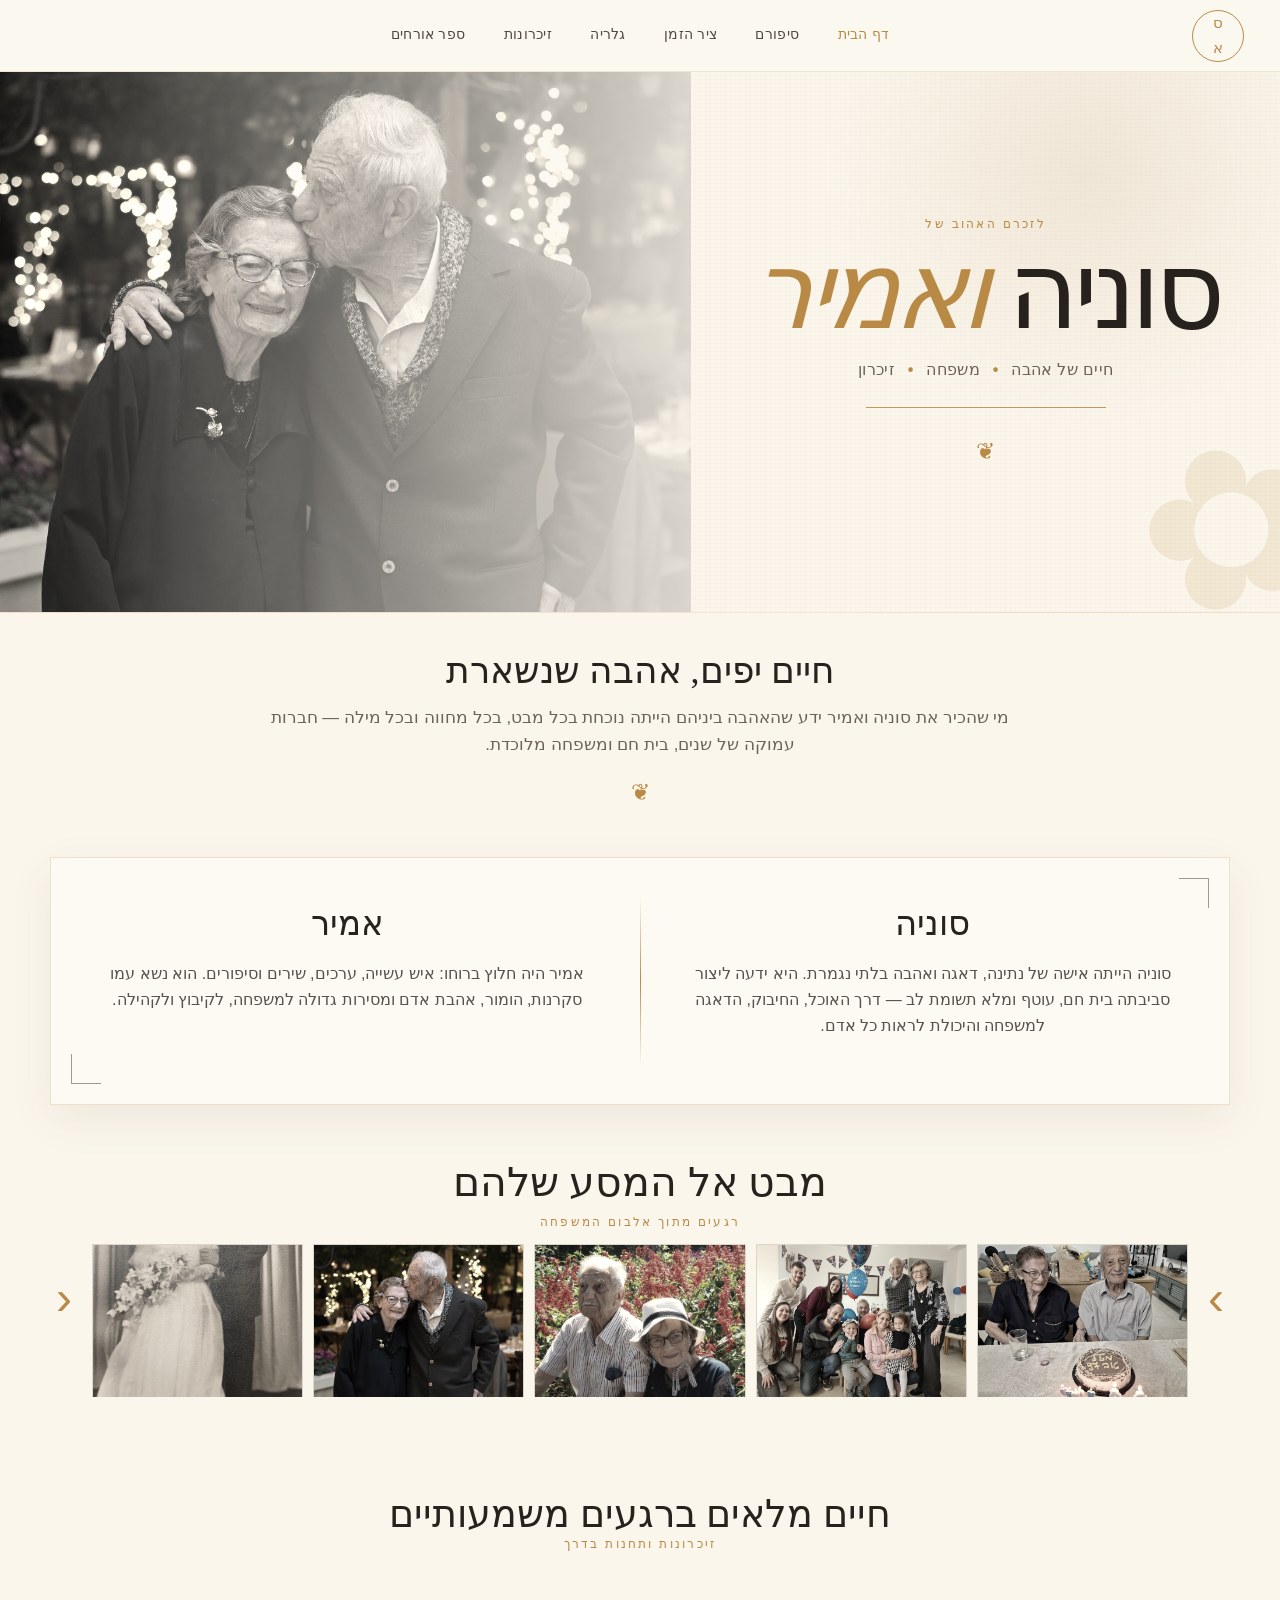
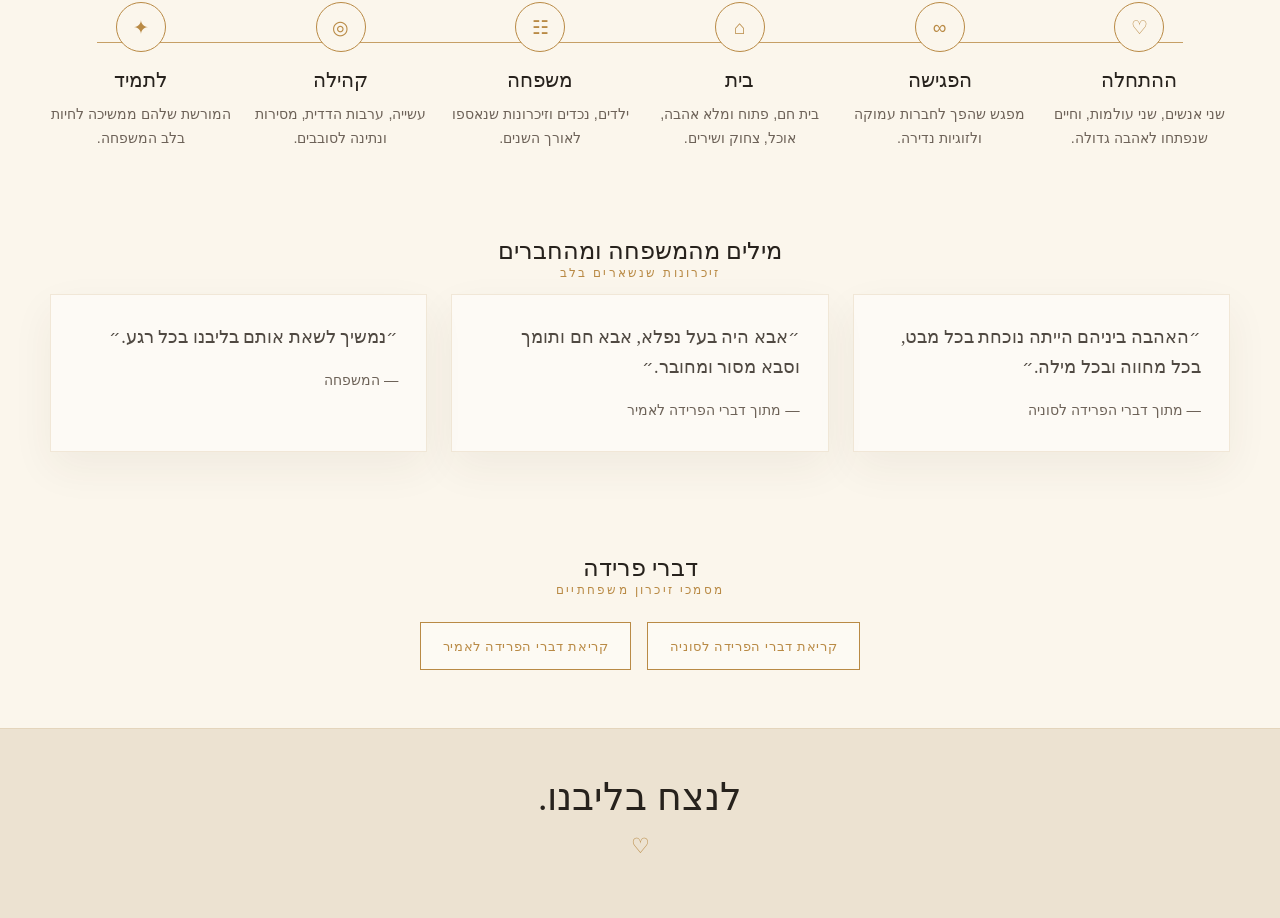
==== commit c4936732: "Add files via upload" ====
--- a/option-1-classic-book.html
+++ b/option-1-classic-book.html
@@ -5,6 +5,7 @@
   <meta name="viewport" content="width=device-width, initial-scale=1" />
   <title>סוניה ואמיר פלוט | ספר זיכרון קלאסי</title>
   <meta name="description" content="עמוד זיכרון קלאסי, בהיר ואלגנטי לסוניה ואמיר פלוט." />
+  <link rel="icon" href="data:image/svg+xml,%3Csvg xmlns='http://www.w3.org/2000/svg' viewBox='0 0 64 64'%3E%3Crect width='64' height='64' rx='32' fill='%23f6efe4'/%3E%3Ctext x='32' y='39' text-anchor='middle' font-size='24' fill='%23b98a45'%3E%D7%A1%D7%90%3C/text%3E%3C/svg%3E">
   <link rel="stylesheet" href="assets/css/styles.css" />
 </head>
 <body class="memorial-page design-classic">
@@ -24,7 +25,7 @@
   <main id="home">
     <section class="classic-hero linen">
       <div class="classic-hero-image">
-        <img src="assets/shared/photo-24.jpg" alt="סוניה ואמיר פלוט יחד" />
+        <img src="assets/shared/photo-24.jpg" alt="סוניה ואמיר פלוט יחד" loading="eager" decoding="async" />
       </div>
       <div class="classic-hero-copy">
         <p class="eyebrow">לזכרם האהוב של</p>
@@ -63,16 +64,16 @@
       <button class="gallery-arrow prev" data-gallery-prev aria-label="תמונות קודמות">›</button>
       <div class="gallery-window">
         <div class="gallery-track classic-track" data-gallery-track>
-          <img src="assets/shared/photo-14.jpg" alt="סוניה ואמיר ביום חתונתם" />
-          <img src="assets/shared/photo-24.jpg" alt="סוניה ואמיר ברגע משפחתי" />
-          <img src="assets/shared/photo-10.jpg" alt="סוניה ואמיר בטיול" />
-          <img src="assets/shared/photo-11.jpg" alt="מפגש משפחתי" />
-          <img src="assets/shared/photo-13.jpg" alt="חגיגה משפחתית" />
-          <img src="assets/shared/photo-15.jpg" alt="תמונה משפחתית ישנה" />
-          <img src="assets/shared/photo-17.jpg" alt="משפחה וחברים" />
-          <img src="assets/shared/photo-19.jpg" alt="דיוקן משפחתי מן העבר" />
-          <img src="assets/shared/photo-20.jpg" alt="תמונה ישנה מאלבום המשפחה" />
-          <img src="assets/shared/photo-21.jpg" alt="אמיר ברגע של שיחה" />
+          <img src="assets/shared/photo-14.jpg" alt="סוניה ואמיר ביום חתונתם"  loading="lazy" decoding="async" />
+          <img src="assets/shared/photo-24.jpg" alt="סוניה ואמיר ברגע משפחתי"  loading="lazy" decoding="async" />
+          <img src="assets/shared/photo-10.jpg" alt="סוניה ואמיר בטיול"  loading="lazy" decoding="async" />
+          <img src="assets/shared/photo-11.jpg" alt="מפגש משפחתי"  loading="lazy" decoding="async" />
+          <img src="assets/shared/photo-13.jpg" alt="חגיגה משפחתית"  loading="lazy" decoding="async" />
+          <img src="assets/shared/photo-15.jpg" alt="תמונה משפחתית ישנה"  loading="lazy" decoding="async" />
+          <img src="assets/shared/photo-17.jpg" alt="משפחה וחברים"  loading="lazy" decoding="async" />
+          <img src="assets/shared/photo-19.jpg" alt="דיוקן משפחתי מן העבר"  loading="lazy" decoding="async" />
+          <img src="assets/shared/photo-20.jpg" alt="תמונה ישנה מאלבום המשפחה"  loading="lazy" decoding="async" />
+          <img src="assets/shared/photo-21.jpg" alt="אמיר ברגע של שיחה"  loading="lazy" decoding="async" />
         </div>
       </div>
       <button class="gallery-arrow next" data-gallery-next aria-label="תמונות הבאות">‹</button>
--- a/assets/css/styles.css
+++ b/assets/css/styles.css
@@ -1,8 +1,6 @@
-@import url('https://fonts.googleapis.com/css2?family=Assistant:wght@300;400;500;600;700;800&family=Frank+Ruhl+Libre:wght@400;500;700;900&display=swap');
-
 :root {
-  --serif: 'Frank Ruhl Libre', Georgia, 'Times New Roman', serif;
-  --sans: 'Assistant', Arial, sans-serif;
+  --serif: 'Noto Serif Hebrew', 'Times New Roman', Georgia, serif;
+  --sans: 'Segoe UI', Arial, 'Noto Sans Hebrew', sans-serif;
   --ivory: #fbf6ec;
   --paper: #f4ecdf;
   --paper-2: #eadbc6;
@@ -437,3 +435,163 @@
   .museum-hero-panel { justify-self: end; margin-right: 0; margin-left: 90px; }
   .hand-note { right: 8vw; left: auto; text-align: right; }
 }
+
+
+/* ------------------------------------------------------------------
+   Corrections after live GitHub Pages review
+   - no external fonts, so pages stop showing an endless loading state
+   - desktop gallery images are hard-sized, so a single image cannot expand
+   - option 2 gets a similar editorial layout with a distinct sage/blue palette
+   - option 3 hero image is repositioned and panel no longer hides the couple
+------------------------------------------------------------------ */
+html, body { min-height: 100%; }
+body { font-synthesis-weight: none; }
+
+/* More reliable hero composition for option 1: photo left, Hebrew title right */
+@media (min-width: 981px) {
+  .classic-hero {
+    grid-template-columns: 54% 46%;
+    grid-template-areas: "photo copy";
+    direction: ltr;
+    min-height: 540px;
+  }
+  .classic-hero-image { grid-area: photo; order: initial; align-self: stretch; }
+  .classic-hero-copy { grid-area: copy; order: initial; direction: rtl; align-self: center; }
+  .classic-hero-image img { height: 540px; object-position: center 42%; }
+}
+
+/* Hard limits for all carousel thumbnails. This prevents the huge-image bug. */
+.gallery-track { align-items: center; will-change: transform; }
+.gallery-track img {
+  flex-grow: 0;
+  flex-shrink: 0;
+  max-width: none !important;
+  object-fit: cover;
+}
+.classic-track img {
+  flex-basis: calc((100% - 40px) / 5) !important;
+  width: calc((100% - 40px) / 5) !important;
+  height: clamp(132px, 12vw, 174px) !important;
+  aspect-ratio: auto !important;
+}
+.magazine-track img {
+  flex-basis: calc((100% - 30px) / 4) !important;
+  width: calc((100% - 30px) / 4) !important;
+  height: clamp(160px, 15vw, 220px) !important;
+  aspect-ratio: auto !important;
+}
+.collage-track img {
+  width: clamp(180px, 18vw, 310px) !important;
+  height: clamp(190px, 20vw, 330px) !important;
+  flex-basis: clamp(180px, 18vw, 310px) !important;
+}
+.gallery-window { width: 100%; }
+
+/* Option 2 refined palette: same modern editorial structure, different color mood */
+.design-gallery {
+  --gold: #6d8f88;
+  --sage: #dfe9e4;
+  --sage-dark: #3f625d;
+  --sand: #f6efe4;
+  --paper: #f7f2ea;
+  --muted: #5f6761;
+  --deep: #1f2d2b;
+  background: #f7f3ea;
+}
+.design-gallery .paper-grain {
+  background:
+    radial-gradient(circle at 12% 16%, rgba(109,143,136,.18), transparent 28%),
+    radial-gradient(circle at 82% 14%, rgba(210,177,128,.16), transparent 26%),
+    repeating-linear-gradient(90deg, rgba(63,98,93,.024), rgba(63,98,93,.024) 1px, transparent 1px, transparent 5px),
+    #f7f3ea;
+}
+.gallery-header { background: rgba(247,243,234,.93); border-bottom-color: rgba(63,98,93,.18); }
+.gallery-header .outline-button,
+.design-gallery .outline-button,
+.design-gallery .text-link,
+.design-gallery .eyebrow { color: var(--sage-dark); }
+.gallery-hero-photo::before { background: var(--sage); opacity: .72; }
+.gallery-hero-photo::after { color: rgba(63,98,93,.32); }
+.polaroid-card { background: #f9f5ee; box-shadow: 0 18px 52px rgba(33,54,50,.14); }
+.gallery-story blockquote { border-right-color: var(--sage-dark); color: #30433f; }
+.gallery-band { background: linear-gradient(135deg, rgba(223,233,228,.82), rgba(246,239,228,.8)); border-color: rgba(63,98,93,.16); }
+.gallery-footer { background: #dfe9e4; color: #2f4642; }
+
+/* Dedicated full gallery page for option 2 */
+.gallery-page-shell { background: #f7f3ea; color: #243330; }
+.gallery-page-hero { padding: 76px 0 44px; text-align: center; border-bottom: 1px solid rgba(63,98,93,.14); }
+.gallery-page-hero h1 { font-family: var(--serif); font-weight: 500; font-size: clamp(3.2rem, 7vw, 6.2rem); line-height: .95; margin: 0 0 .8rem; }
+.gallery-page-hero p { margin: 0 auto; max-width: 720px; color: #5d6862; font-size: 1.08rem; }
+.full-gallery-grid {
+  width: min(1280px, calc(100% - 42px));
+  margin: 42px auto 76px;
+  display: grid;
+  grid-template-columns: repeat(4, 1fr);
+  grid-auto-rows: 190px;
+  gap: 16px;
+}
+.full-gallery-grid figure {
+  margin: 0;
+  position: relative;
+  overflow: hidden;
+  background: #dfe9e4;
+  border: 9px solid #fbf8f1;
+  box-shadow: 0 16px 42px rgba(32,52,48,.12);
+}
+.full-gallery-grid figure:nth-child(3n) { grid-row: span 2; }
+.full-gallery-grid figure:nth-child(5n) { grid-column: span 2; }
+.full-gallery-grid img { width: 100%; height: 100%; object-fit: cover; filter: sepia(.05) contrast(.97); cursor: zoom-in; }
+.full-gallery-grid figcaption {
+  position: absolute;
+  inset-inline: 12px;
+  bottom: 12px;
+  background: rgba(247,243,234,.86);
+  color: #30433f;
+  padding: .38rem .58rem;
+  font-size: .82rem;
+  font-weight: 700;
+}
+.gallery-page-back { display: inline-flex; margin-top: 24px; color: var(--sage-dark); border: 1px solid rgba(63,98,93,.28); padding: .7rem 1.15rem; font-weight: 800; }
+
+/* Option 3: show the cover photo better and keep the panel away from faces */
+.museum-hero { min-height: 650px; padding: 84px 8vw 58px; }
+.museum-hero::before {
+  background:
+    radial-gradient(circle at 52% 34%, rgba(189,119,71,.12), transparent 24%),
+    linear-gradient(90deg, rgba(15,13,12,.82) 0%, rgba(15,13,12,.38) 42%, rgba(15,13,12,.74) 100%);
+}
+.museum-hero img {
+  object-position: 43% 44%;
+  filter: grayscale(.86) sepia(.24) brightness(.88) contrast(.98);
+}
+.museum-hero-panel {
+  width: min(560px, calc(100vw - 240px));
+  margin-right: clamp(130px, 9vw, 190px);
+  margin-left: auto;
+  justify-self: stretch;
+  background: rgba(22,18,18,.78);
+}
+.hand-note { max-width: 230px; }
+
+@media (max-width: 980px) {
+  .classic-track img, .magazine-track img, .collage-track img {
+    flex-basis: 78% !important;
+    width: 78% !important;
+    height: 230px !important;
+  }
+  .full-gallery-grid { grid-template-columns: repeat(2, 1fr); grid-auto-rows: 170px; }
+  .museum-hero { min-height: 620px; }
+  .museum-hero-panel { width: min(620px, calc(100vw - 108px)); margin-right: 68px; margin-left: auto; }
+  .museum-hero img { object-position: 45% 42%; }
+}
+@media (max-width: 620px) {
+  .classic-track img, .magazine-track img, .collage-track img {
+    flex-basis: 86% !important;
+    width: 86% !important;
+    height: 205px !important;
+  }
+  .full-gallery-grid { grid-template-columns: 1fr; grid-auto-rows: 230px; }
+  .full-gallery-grid figure:nth-child(3n), .full-gallery-grid figure:nth-child(5n) { grid-row: auto; grid-column: auto; }
+  .museum-hero-panel { width: min(100%, calc(100vw - 74px)); margin-right: 58px; padding: 24px; }
+  .museum-hero img { object-position: 42% 42%; }
+}
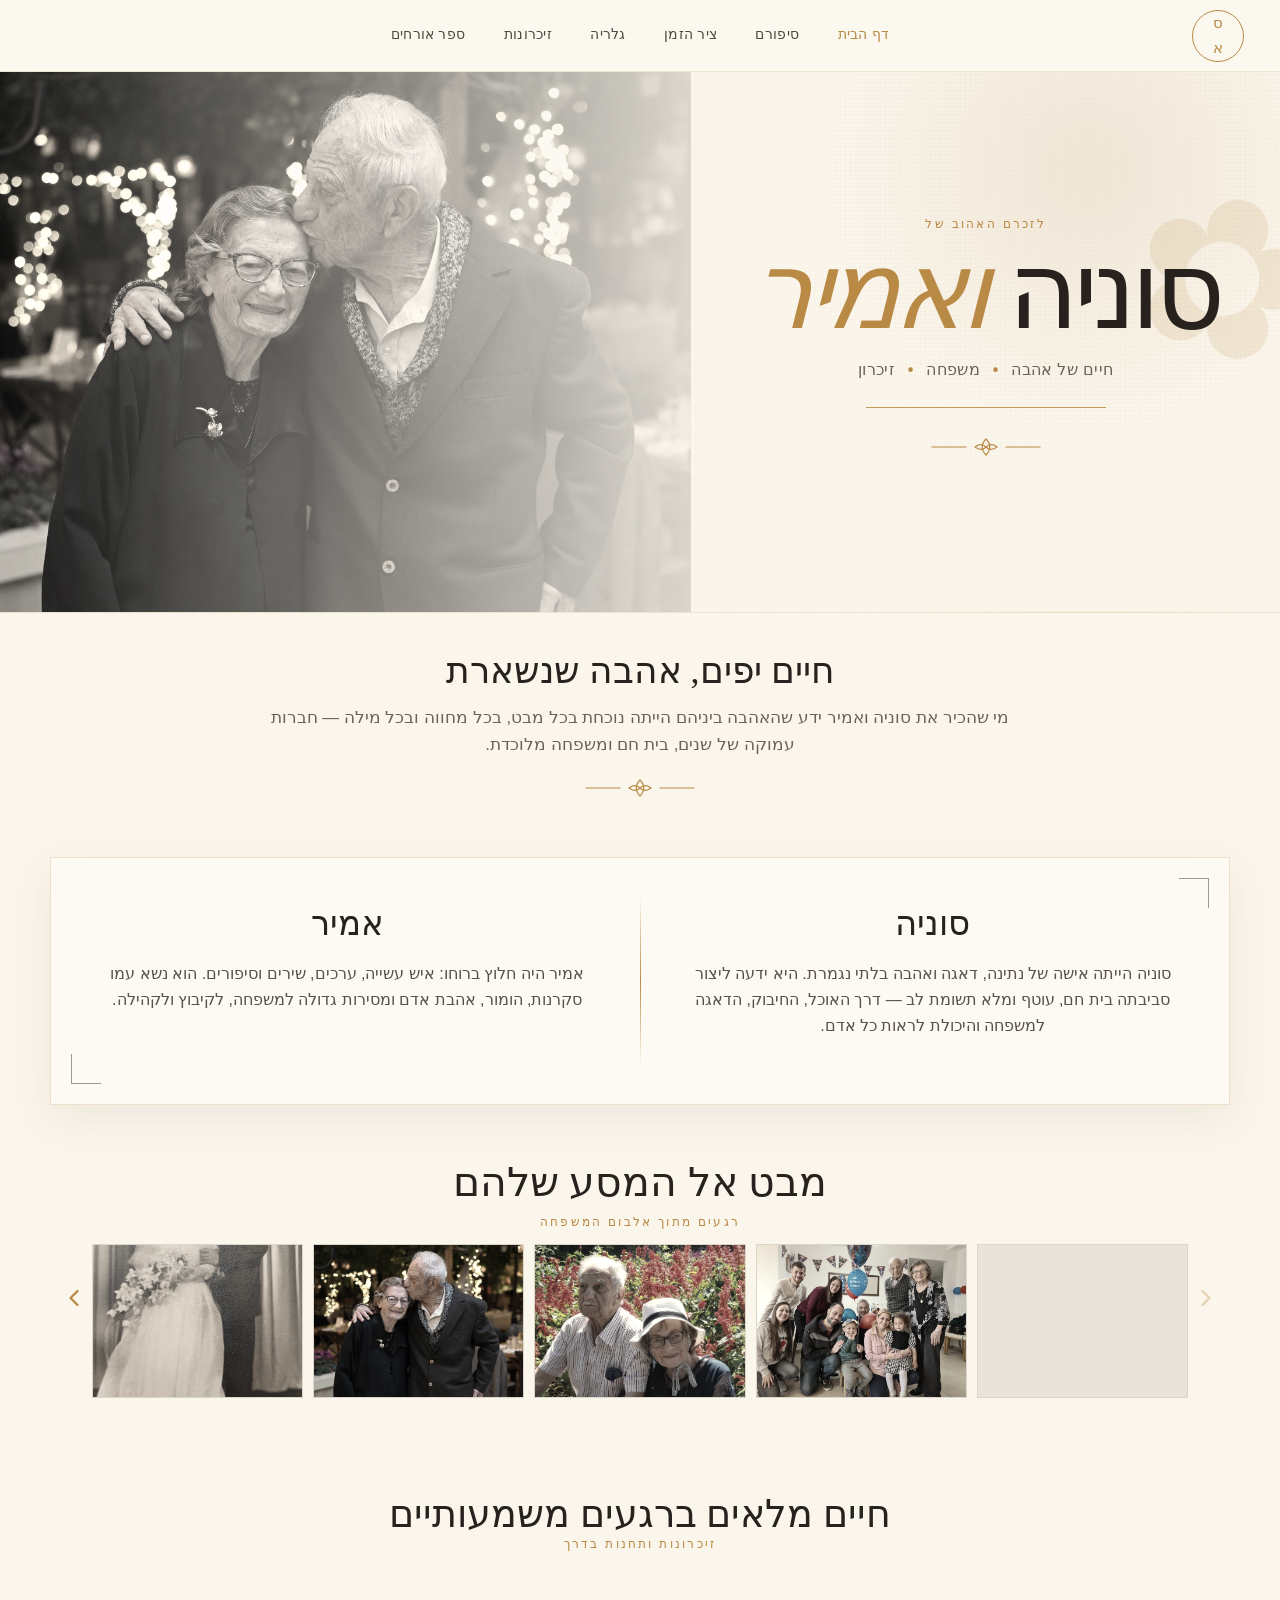
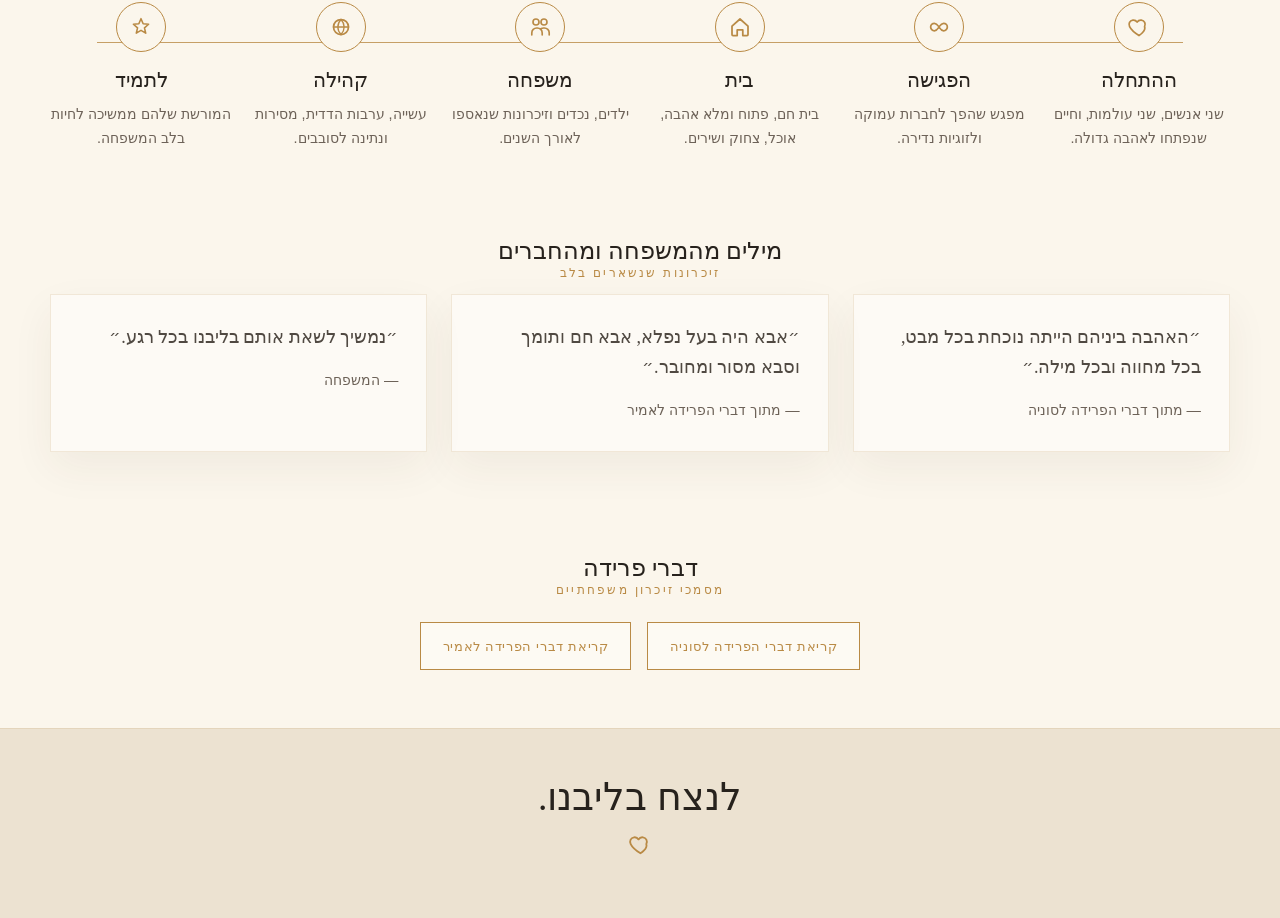
==== commit d61383fc: "Add files via upload" ====
--- a/option-1-classic-book.html
+++ b/option-1-classic-book.html
@@ -9,37 +9,26 @@
   <link rel="stylesheet" href="assets/css/styles.css" />
 </head>
 <body class="memorial-page design-classic">
-  <header class="site-header classic-header">
-    <a class="brand monogram" href="index.html" aria-label="חזרה לבחירת עיצוב"><span>ס</span><span>א</span></a>
-    <button class="nav-toggle" type="button" data-nav-toggle aria-label="פתיחת תפריט">תפריט</button>
-    <nav class="site-nav" data-nav aria-label="ניווט ראשי">
-      <a href="#home" class="active">דף הבית</a>
-      <a href="#story">סיפורם</a>
-      <a href="#timeline">ציר הזמן</a>
-      <a href="#gallery">גלריה</a>
-      <a href="#tributes">זיכרונות</a>
-      <a href="#guestbook">ספר אורחים</a>
-    </nav>
-  </header>
+  <memorial-header variant="classic" active="home"></memorial-header>
 
   <main id="home">
     <section class="classic-hero linen">
       <div class="classic-hero-image">
-        <img src="assets/shared/photo-24.jpg" alt="סוניה ואמיר פלוט יחד" loading="eager" decoding="async" />
+        <img src="assets/shared/photo-24.jpg" alt="סוניה ואמיר פלוט יחד" loading="eager" decoding="async" width="1275" height="866">
       </div>
       <div class="classic-hero-copy">
         <p class="eyebrow">לזכרם האהוב של</p>
         <h1>סוניה <em>ואמיר</em></h1>
         <p class="life-dates">חיים של אהבה <span>•</span> משפחה <span>•</span> זיכרון</p>
         <div class="title-rule" aria-hidden="true"></div>
-        <div class="gold-flourish" aria-hidden="true">❦</div>
+        <div class="gold-flourish" aria-hidden="true"><svg class="flourish-icon" viewBox="0 0 120 24" fill="none" aria-hidden="true"><path d="M6 12h34M80 12h34" stroke="currentColor" stroke-width="1.2" stroke-linecap="round"/><path d="M60 4c5 5 5 11 0 16-5-5-5-11 0-16Z" stroke="currentColor" stroke-width="1.2"/><path d="M49 12c4-3 8-3 11 0-3 3-7 3-11 0Zm22 0c-4-3-8-3-11 0 3 3 7 3 11 0Z" stroke="currentColor" stroke-width="1.1"/></svg></div>
       </div>
     </section>
 
     <section class="classic-intro section-wrap">
       <h2>חיים יפים, אהבה שנשארת</h2>
       <p>מי שהכיר את סוניה ואמיר ידע שהאהבה ביניהם הייתה נוכחת בכל מבט, בכל מחווה ובכל מילה — חברות עמוקה של שנים, בית חם ומשפחה מלוכדת.</p>
-      <div class="gold-flourish" aria-hidden="true">❦</div>
+      <div class="gold-flourish" aria-hidden="true"><svg class="flourish-icon" viewBox="0 0 120 24" fill="none" aria-hidden="true"><path d="M6 12h34M80 12h34" stroke="currentColor" stroke-width="1.2" stroke-linecap="round"/><path d="M60 4c5 5 5 11 0 16-5-5-5-11 0-16Z" stroke="currentColor" stroke-width="1.2"/><path d="M49 12c4-3 8-3 11 0-3 3-7 3-11 0Zm22 0c-4-3-8-3-11 0 3 3 7 3 11 0Z" stroke="currentColor" stroke-width="1.1"/></svg></div>
     </section>
 
     <section id="story" class="classic-duo section-wrap">
@@ -61,22 +50,22 @@
         <h2>מבט אל המסע שלהם</h2>
         <p class="eyebrow">רגעים מתוך אלבום המשפחה</p>
       </div>
-      <button class="gallery-arrow prev" data-gallery-prev aria-label="תמונות קודמות">›</button>
+      <button class="gallery-arrow prev" data-gallery-prev aria-label="תמונות קודמות"></button>
       <div class="gallery-window">
         <div class="gallery-track classic-track" data-gallery-track>
-          <img src="assets/shared/photo-14.jpg" alt="סוניה ואמיר ביום חתונתם"  loading="lazy" decoding="async" />
-          <img src="assets/shared/photo-24.jpg" alt="סוניה ואמיר ברגע משפחתי"  loading="lazy" decoding="async" />
-          <img src="assets/shared/photo-10.jpg" alt="סוניה ואמיר בטיול"  loading="lazy" decoding="async" />
-          <img src="assets/shared/photo-11.jpg" alt="מפגש משפחתי"  loading="lazy" decoding="async" />
-          <img src="assets/shared/photo-13.jpg" alt="חגיגה משפחתית"  loading="lazy" decoding="async" />
-          <img src="assets/shared/photo-15.jpg" alt="תמונה משפחתית ישנה"  loading="lazy" decoding="async" />
-          <img src="assets/shared/photo-17.jpg" alt="משפחה וחברים"  loading="lazy" decoding="async" />
-          <img src="assets/shared/photo-19.jpg" alt="דיוקן משפחתי מן העבר"  loading="lazy" decoding="async" />
-          <img src="assets/shared/photo-20.jpg" alt="תמונה ישנה מאלבום המשפחה"  loading="lazy" decoding="async" />
-          <img src="assets/shared/photo-21.jpg" alt="אמיר ברגע של שיחה"  loading="lazy" decoding="async" />
+          <img src="assets/shared/photo-14.jpg" alt="סוניה ואמיר ביום חתונתם"  loading="lazy" decoding="async" width="1134" height="2016">
+          <img src="assets/shared/photo-24.jpg" alt="סוניה ואמיר ברגע משפחתי"  loading="lazy" decoding="async" width="1275" height="866">
+          <img src="assets/shared/photo-10.jpg" alt="סוניה ואמיר בטיול"  loading="lazy" decoding="async" width="1600" height="777">
+          <img src="assets/shared/photo-11.jpg" alt="מפגש משפחתי"  loading="lazy" decoding="async" width="1600" height="1200">
+          <img src="assets/shared/photo-13.jpg" alt="חגיגה משפחתית"  loading="lazy" decoding="async" width="1528" height="1528">
+          <img src="assets/shared/photo-15.jpg" alt="תמונה משפחתית ישנה"  loading="lazy" decoding="async" width="2048" height="1152">
+          <img src="assets/shared/photo-17.jpg" alt="משפחה וחברים"  loading="lazy" decoding="async" width="1600" height="1200">
+          <img src="assets/shared/photo-19.jpg" alt="דיוקן משפחתי מן העבר"  loading="lazy" decoding="async" width="1974" height="1368">
+          <img src="assets/shared/photo-20.jpg" alt="תמונה ישנה מאלבום המשפחה"  loading="lazy" decoding="async" width="2200" height="1493">
+          <img src="assets/shared/photo-21.jpg" alt="אמיר ברגע של שיחה"  loading="lazy" decoding="async" width="2200" height="1650">
         </div>
       </div>
-      <button class="gallery-arrow next" data-gallery-next aria-label="תמונות הבאות">‹</button>
+      <button class="gallery-arrow next" data-gallery-next aria-label="תמונות הבאות"></button>
     </section>
 
     <section id="timeline" class="classic-timeline section-wrap">
@@ -85,12 +74,12 @@
         <p class="eyebrow">זיכרונות ותחנות בדרך</p>
       </div>
       <ol class="timeline-row">
-        <li><span>♡</span><strong>ההתחלה</strong><p>שני אנשים, שני עולמות, וחיים שנפתחו לאהבה גדולה.</p></li>
-        <li><span>∞</span><strong>הפגישה</strong><p>מפגש שהפך לחברות עמוקה ולזוגיות נדירה.</p></li>
-        <li><span>⌂</span><strong>בית</strong><p>בית חם, פתוח ומלא אהבה, אוכל, צחוק ושירים.</p></li>
-        <li><span>☷</span><strong>משפחה</strong><p>ילדים, נכדים וזיכרונות שנאספו לאורך השנים.</p></li>
-        <li><span>◎</span><strong>קהילה</strong><p>עשייה, ערבות הדדית, מסירות ונתינה לסובבים.</p></li>
-        <li><span>✦</span><strong>לתמיד</strong><p>המורשת שלהם ממשיכה לחיות בלב המשפחה.</p></li>
+        <li><span><svg class="ui-icon" viewBox="0 0 24 24" fill="none" aria-hidden="true"><path d="M12 20.5s-7.2-4.35-9.4-8.85C1.15 8.7 2.75 5.5 5.85 5.1c1.75-.22 3.35.62 4.25 2.02.9-1.4 2.5-2.24 4.25-2.02 3.1.4 4.7 3.6 3.25 6.55C19.2 16.15 12 20.5 12 20.5Z" stroke="currentColor" stroke-width="1.75" stroke-linejoin="round"/></svg></span><strong>ההתחלה</strong><p>שני אנשים, שני עולמות, וחיים שנפתחו לאהבה גדולה.</p></li>
+        <li><span><svg class="ui-icon" viewBox="0 0 24 24" fill="none" aria-hidden="true"><path d="M7.4 8.25c2.45 0 3.45 2.05 4.6 3.75 1.15-1.7 2.15-3.75 4.6-3.75a3.75 3.75 0 0 1 0 7.5c-2.45 0-3.45-2.05-4.6-3.75-1.15 1.7-2.15 3.75-4.6 3.75a3.75 3.75 0 0 1 0-7.5Z" stroke="currentColor" stroke-width="1.75" stroke-linecap="round" stroke-linejoin="round"/></svg></span><strong>הפגישה</strong><p>מפגש שהפך לחברות עמוקה ולזוגיות נדירה.</p></li>
+        <li><span><svg class="ui-icon" viewBox="0 0 24 24" fill="none" aria-hidden="true"><path d="M4 11.2 12 4l8 7.2v8.3a1 1 0 0 1-1 1h-4.2v-5.6H9.2v5.6H5a1 1 0 0 1-1-1v-8.3Z" stroke="currentColor" stroke-width="1.75" stroke-linecap="round" stroke-linejoin="round"/></svg></span><strong>בית</strong><p>בית חם, פתוח ומלא אהבה, אוכל, צחוק ושירים.</p></li>
+        <li><span><svg class="ui-icon" viewBox="0 0 24 24" fill="none" aria-hidden="true"><path d="M8 10a3 3 0 1 0 0-6 3 3 0 0 0 0 6Zm8 0a3 3 0 1 0 0-6 3 3 0 0 0 0 6ZM3.8 20v-2.1A4.9 4.9 0 0 1 8.7 13h.6a4.9 4.9 0 0 1 4.9 4.9V20M13.3 13.55A4.8 4.8 0 0 1 16 13h.4a4.8 4.8 0 0 1 4.8 4.8V20" stroke="currentColor" stroke-width="1.65" stroke-linecap="round" stroke-linejoin="round"/></svg></span><strong>משפחה</strong><p>ילדים, נכדים וזיכרונות שנאספו לאורך השנים.</p></li>
+        <li><span><svg class="ui-icon" viewBox="0 0 24 24" fill="none" aria-hidden="true"><circle cx="12" cy="12" r="7.5" stroke="currentColor" stroke-width="1.75"/><path d="M4.5 12h15M12 4.5c2.1 2.25 3.15 4.75 3.15 7.5S14.1 17.25 12 19.5C9.9 17.25 8.85 14.75 8.85 12S9.9 6.75 12 4.5Z" stroke="currentColor" stroke-width="1.35" stroke-linecap="round"/></svg></span><strong>קהילה</strong><p>עשייה, ערבות הדדית, מסירות ונתינה לסובבים.</p></li>
+        <li><span><svg class="ui-icon" viewBox="0 0 24 24" fill="none" aria-hidden="true"><path d="m12 3.7 2.15 5.05 5.45.48-4.13 3.6 1.23 5.34L12 15.42l-4.7 2.75 1.23-5.34-4.13-3.6 5.45-.48L12 3.7Z" stroke="currentColor" stroke-width="1.6" stroke-linejoin="round"/></svg></span><strong>לתמיד</strong><p>המורשת שלהם ממשיכה לחיות בלב המשפחה.</p></li>
       </ol>
     </section>
 
@@ -120,7 +109,7 @@
 
   <footer class="classic-footer">
     <p>לנצח בליבנו.</p>
-    <span>♡</span>
+    <span><svg class="ui-icon" viewBox="0 0 24 24" fill="none" aria-hidden="true"><path d="M12 20.5s-7.2-4.35-9.4-8.85C1.15 8.7 2.75 5.5 5.85 5.1c1.75-.22 3.35.62 4.25 2.02.9-1.4 2.5-2.24 4.25-2.02 3.1.4 4.7 3.6 3.25 6.55C19.2 16.15 12 20.5 12 20.5Z" stroke="currentColor" stroke-width="1.75" stroke-linejoin="round"/></svg></span>
   </footer>
   <script src="assets/js/main.js"></script>
 </body>
--- a/assets/css/styles.css
+++ b/assets/css/styles.css
@@ -29,6 +29,8 @@
   text-rendering: optimizeLegibility;
 }
 img { max-width: 100%; display: block; }
+.ui-icon, .link-icon { inline-size: 1.2em; block-size: 1.2em; display: inline-block; vertical-align: -0.18em; }
+.flourish-icon { inline-size: min(120px, 40vw); block-size: auto; display: inline-block; }
 a { color: inherit; text-decoration: none; }
 button, input, textarea { font: inherit; }
 ::selection { background: rgba(185, 138, 69, .28); }
@@ -169,7 +171,7 @@
 /* Option 1 — classic printed memorial book */
 .design-classic { --gold: #b98a45; --muted: #6d6258; --deep: #25231f; background: var(--ivory); }
 .classic-header { background: rgba(251,248,241,.87); justify-content: center; }
-.classic-header .brand { position: absolute; right: 36px; }
+.classic-header .brand { position: absolute; inset-inline-start: 36px; }
 .classic-header .site-nav { margin: 0; }
 .classic-hero {
   min-height: 575px;
@@ -189,8 +191,8 @@
   line-height: 1;
   z-index: 0;
 }
-.classic-hero::before { right: -42px; bottom: -24px; transform: rotate(-18deg); }
-.classic-hero::after { left: -35px; top: 96px; transform: rotate(18deg); }
+.classic-hero::before { inset-inline-start: -42px; inset-block-end: -24px; transform: rotate(-18deg); }
+.classic-hero::after { inset-inline-end: -35px; inset-block-start: 96px; transform: rotate(18deg); }
 .classic-hero-image { align-self: end; position: relative; z-index: 1; order: 2; }
 .classic-hero-image::after {
   content: '';
@@ -231,8 +233,8 @@
 .classic-duo p { color: #59514a; margin: 0 auto; max-width: 480px; }
 .classic-divider { width: 1px; background: linear-gradient(transparent, var(--gold), transparent); min-height: 170px; }
 .corner { position: absolute; width: 30px; height: 30px; border-color: var(--gold); opacity: .45; }
-.corner-a { top: -18px; right: -18px; border-top: 1px solid; border-right: 1px solid; }
-.corner-b { bottom: -18px; left: -18px; border-bottom: 1px solid; border-left: 1px solid; }
+.corner-a { inset-block-start: -18px; inset-inline-start: -18px; border-block-start: 1px solid; border-inline-start: 1px solid; }
+.corner-b { inset-block-end: -18px; inset-inline-end: -18px; border-block-end: 1px solid; border-inline-end: 1px solid; }
 .classic-gallery { position: relative; padding: 58px 42px; }
 .classic-gallery h2 { font-size: 2.55rem; margin: 0 0 8px; }
 .gallery-window { overflow: hidden; }
@@ -240,16 +242,16 @@
 .gallery-track img { cursor: zoom-in; background: #ddd; }
 .classic-track img { flex: 0 0 calc((100% - 40px) / 5); aspect-ratio: 1.45; object-fit: cover; border: 1px solid rgba(185,145,77,.18); filter: grayscale(.55) sepia(.14); }
 .gallery-arrow { position: absolute; top: 55%; transform: translateY(-50%); border: 0; background: transparent; color: var(--gold); font-size: 3rem; cursor: pointer; z-index: 3; line-height: 1; }
-.gallery-arrow.prev { right: 0; }
-.gallery-arrow.next { left: 0; }
+.gallery-arrow.prev { inset-inline-start: 0; }
+.gallery-arrow.next { inset-inline-end: 0; }
 .classic-timeline { padding: 40px 0 58px; }
 .classic-timeline h2 { font-size: 2.4rem; margin-top: 0; }
-.timeline-row { list-style: none; margin: 44px 0 0; padding: 0; display: grid; grid-template-columns: repeat(6, 1fr); gap: 18px; position: relative; }
-.timeline-row::before { content: ''; position: absolute; top: 44px; right: 4%; left: 4%; height: 1px; background: var(--gold); opacity: .8; }
-.timeline-row li { text-align: center; position: relative; padding-top: 4px; }
-.timeline-row li span { width: 50px; height: 50px; margin: 0 auto 12px; border: 1px solid var(--gold); border-radius: 50%; display: grid; place-items: center; color: var(--gold); background: var(--ivory); font-size: 1.2rem; }
+.timeline-row { list-style: none; margin-block: 44px 0; margin-inline: 0; padding-inline-start: 0; display: grid; grid-template-columns: repeat(auto-fit, minmax(min(170px, 100%), 1fr)); gap: 2rem 1.1rem; position: relative; direction: rtl; }
+.timeline-row::before { content: ''; position: absolute; inset-block-start: 44px; inset-inline: 4%; height: 1px; background: var(--gold); opacity: .8; }
+.timeline-row li { text-align: center; position: relative; padding-block-start: 4px; display: flex; flex-direction: column; align-items: center; }
+.timeline-row li span { width: 50px; height: 50px; margin-block: 0 12px; margin-inline: auto; border: 1px solid var(--gold); border-radius: 50%; display: grid; place-items: center; color: var(--gold); background: var(--ivory); }
 .timeline-row strong { display: block; font-family: var(--serif); font-size: 1.25rem; font-weight: 500; }
-.timeline-row p { font-size: .9rem; color: var(--muted); margin: .35rem 0 0; }
+.timeline-row p { font-size: .9rem; color: var(--muted); margin-block: .35rem 0; margin-inline: 0; }
 .classic-tributes { padding: 30px 0 64px; }
 .quote-grid { display: grid; grid-template-columns: repeat(3, 1fr); gap: 24px; }
 .quote-grid blockquote {
@@ -290,16 +292,16 @@
 .gallery-hero-copy .outline-button { color: var(--gold); margin-top: 16px; }
 .gallery-hero-photo { margin: 0; position: relative; min-height: 540px; align-self: end; }
 .gallery-hero-photo::before { content: ''; position: absolute; inset: -30px 34px 34px -32px; background: #eadbc6; opacity: .55; z-index: 0; }
-.gallery-hero-photo::after { content: 'זיכרון / אהבה / משפחה'; position: absolute; left: 20px; top: 36px; color: rgba(170,130,61,.35); font-family: var(--serif); writing-mode: vertical-rl; letter-spacing: .06em; }
+.gallery-hero-photo::after { content: 'זיכרון / אהבה / משפחה'; position: absolute; inset-inline-end: 20px; inset-block-start: 36px; color: rgba(170,130,61,.35); font-family: var(--serif); writing-mode: vertical-rl; letter-spacing: .06em; }
 .gallery-hero-photo img { position: relative; z-index: 1; width: 100%; height: 575px; object-fit: cover; object-position: center; filter: grayscale(.84) sepia(.18) brightness(1.08); mix-blend-mode: multiply; }
-.gallery-hero-photo figcaption { position: absolute; z-index: 2; right: 26px; bottom: 18px; color: #8c7d6b; font-size: .85rem; background: rgba(251,248,241,.72); padding: .35rem .6rem; }
+.gallery-hero-photo figcaption { position: absolute; z-index: 2; inset-inline-start: 26px; inset-block-end: 18px; color: #8c7d6b; font-size: .85rem; background: rgba(251,248,241,.72); padding: .35rem .6rem; }
 .gallery-story { padding: 64px 0; display: grid; grid-template-columns: 270px 1fr 290px; gap: 52px; align-items: center; }
 .polaroid-card { margin: 0; padding: 13px 13px 40px; background: #f6efe4; box-shadow: 0 16px 45px rgba(54,42,29,.15); transform: rotate(-1.5deg); }
 .polaroid-card img { aspect-ratio: 1; object-fit: cover; filter: grayscale(.55) sepia(.15); }
 .polaroid-card figcaption { margin-top: 10px; color: #9b7e52; font-size: .8rem; letter-spacing: .04em; }
 .gallery-story h2 { font-family: var(--serif); font-weight: 500; font-size: clamp(2rem, 4vw, 3.1rem); line-height: 1.05; margin: 0 0 1rem; }
 .gallery-story article p { color: var(--muted); font-size: 1.05rem; }
-.gallery-story blockquote { margin: 0; padding: 0 34px 0 0; border-right: 1px solid var(--gold); font-family: var(--serif); font-size: 1.45rem; line-height: 1.35; color: #51483f; }
+.gallery-story blockquote { margin: 0; padding-block: 0; padding-inline: 34px 0; border-inline-start: 1px solid var(--gold); font-family: var(--serif); font-size: 1.45rem; line-height: 1.35; color: #51483f; }
 .gallery-story blockquote span { color: var(--gold); display: block; font-size: 4rem; line-height: .5; }
 .gallery-band { position: relative; display: grid; grid-template-columns: 240px 1fr; gap: 34px; align-items: center; padding: 32px; background: rgba(226,214,195,.55); border: 1px solid rgba(138,104,57,.12); box-shadow: 0 18px 50px rgba(73,53,33,.08); }
 .gallery-band-title h2 { font-family: var(--serif); font-weight: 500; font-size: 2.6rem; line-height: 1.02; margin: 0 0 1.2rem; }
@@ -321,30 +323,30 @@
 .museum-hero { min-height: 570px; position: relative; overflow: hidden; display: grid; align-items: center; padding: 70px 8vw 40px; isolation: isolate; }
 .museum-hero::before { content: ''; position: absolute; inset: 0; background: radial-gradient(circle at 72% 32%, rgba(189,119,71,.16), transparent 28%), linear-gradient(90deg, rgba(15,13,12,.25), rgba(15,13,12,.9) 82%); z-index: 1; }
 .museum-hero img { position: absolute; inset: 0; width: 100%; height: 100%; object-fit: cover; object-position: center 35%; filter: grayscale(.92) sepia(.24) brightness(.78); z-index: 0; }
-.museum-rail { position: absolute; right: 0; top: 0; bottom: 0; width: 122px; z-index: 3; background: rgba(15,14,13,.74); border-left: 1px solid rgba(189,119,71,.55); display: grid; justify-items: center; align-content: center; gap: 34px; }
+.museum-rail { position: absolute; inset-inline-end: 0; inset-block: 0; width: 122px; z-index: 3; background: rgba(15,14,13,.74); border-inline-start: 1px solid rgba(189,119,71,.55); display: grid; justify-items: center; align-content: center; gap: 34px; }
 .museum-rail .seal { width: 68px; height: 68px; border: 1px solid var(--gold); border-radius: 50%; display: grid; place-items: center; color: var(--gold); font-size: .74rem; line-height: 1.15; text-align: center; transform: rotate(-12deg); }
 .museum-rail span { width: 1px; height: 130px; background: var(--gold); opacity: .7; }
 .museum-rail p { margin: 0; color: #e7d7c6; font-weight: 800; letter-spacing: .08em; text-align: center; font-size: .85rem; }
-.museum-hero-panel { position: relative; z-index: 2; max-width: 560px; margin-right: 90px; background: rgba(24,20,21,.83); padding: 38px; box-shadow: var(--dark-shadow); border: 1px solid rgba(189,119,71,.22); }
+.museum-hero-panel { position: relative; z-index: 2; max-width: 560px; margin-inline-start: 90px; background: rgba(24,20,21,.83); padding: 38px; box-shadow: var(--dark-shadow); border: 1px solid rgba(189,119,71,.22); }
 .museum-hero-panel h1 { font-family: var(--serif); font-weight: 500; font-size: clamp(4.2rem, 7.4vw, 7.5rem); line-height: .9; margin: 0 0 .8rem; letter-spacing: -.045em; }
 .museum-hero-panel em { color: var(--gold); font-style: normal; }
 .museum-hero-panel p:not(.eyebrow):not(.life-dates) { color: #d8c8b5; max-width: 410px; }
 .button-row { display: flex; gap: 14px; flex-wrap: wrap; margin-top: 24px; }
 .copper-button { background: var(--gold); color: #170f0c; border-color: var(--gold); }
 .ghost-button { color: #e6d5c0; border-color: rgba(230,213,192,.4); }
-.hand-note { position: absolute; z-index: 3; left: 8vw; bottom: 54px; color: var(--gold); font-family: var(--serif); font-size: 1.18rem; font-style: italic; transform: rotate(-4deg); line-height: 1.45; }
+.hand-note { position: absolute; z-index: 3; inset-inline-end: 8vw; inset-block-end: 54px; color: var(--gold); font-family: var(--serif); font-size: 1.18rem; font-style: italic; transform: rotate(-4deg); line-height: 1.45; }
 .museum-about { display: grid; grid-template-columns: .86fr 1.14fr; min-height: 190px; }
 .museum-quote { background: linear-gradient(135deg, #352733, #201b1d); padding: 42px 8vw 42px 5vw; position: relative; }
 .museum-quote blockquote { margin: 0; font-family: var(--serif); font-size: 1.65rem; line-height: 1.32; color: #f3e1cb; }
 .parchment-panel { background: #efe1cb; color: #2f261f; padding: 42px 5vw; position: relative; }
-.parchment-panel::after { content: '✉'; position: absolute; left: 6vw; top: 45px; font-size: 6rem; color: rgba(105,83,61,.12); }
+.parchment-panel::after { content: ''; position: absolute; inset-inline-end: 6vw; inset-block-start: 45px; width: 6rem; height: 6rem; color: rgba(105,83,61,.12); background: currentColor; mask: url("data:image/svg+xml,%3Csvg xmlns='http://www.w3.org/2000/svg' viewBox='0 0 24 24'%3E%3Cpath fill='black' d='M3 5h18v14H3V5Zm2.2 2 6.8 5.1L18.8 7H5.2ZM5 17h14V8.9l-7 5.25-7-5.25V17Z'/%3E%3C/svg%3E") center/contain no-repeat; }
 .parchment-panel h2 { font-family: var(--serif); font-weight: 500; font-size: 2.15rem; margin: 0 0 .5rem; }
 .parchment-panel p { max-width: 720px; }
 .fragment-gallery { position: relative; padding: 54px 4vw 62px; background: #161514; border-top: 1px solid rgba(189,119,71,.18); }
 .chapter-heading { display: flex; align-items: end; gap: 22px; margin-bottom: 30px; }
 .chapter-heading h2 { font-size: clamp(2.4rem, 4vw, 3.9rem); }
 .chapter-heading span { color: var(--gold); font-family: var(--serif); font-style: italic; }
-.view-all { position: absolute; left: 5vw; top: 72px; color: var(--gold); font-weight: 800; }
+.view-all { position: absolute; inset-inline-end: 5vw; inset-block-start: 72px; color: var(--gold); font-weight: 800; }
 .collage-track { align-items: end; padding: 14px 0 12px; }
 .collage-track img { flex: 0 0 230px; height: 230px; object-fit: cover; border: 8px solid #d9c7ae; box-shadow: 0 20px 45px rgba(0,0,0,.45); filter: grayscale(.55) sepia(.18); }
 .collage-track img:nth-child(1) { height: 260px; transform: rotate(-3deg); }
@@ -354,12 +356,12 @@
 .side-title { display: block; margin: 0; }
 .side-title h2 { margin: 0 0 .35rem; }
 .side-title span { display: block; color: var(--gold); font-family: var(--serif); font-style: italic; }
-.journey-path { list-style: none; margin: 10px 0 0; padding: 0; display: grid; grid-template-columns: repeat(6, 1fr); gap: 16px; position: relative; }
-.journey-path::before { content: ''; position: absolute; top: 37px; right: 4%; left: 4%; height: 2px; background: linear-gradient(90deg, transparent, rgba(189,119,71,.75), transparent); }
-.journey-path li { position: relative; text-align: center; }
-.journey-path li span { width: 64px; height: 64px; margin: 0 auto 12px; border: 1px solid var(--gold); border-radius: 50%; display: grid; place-items: center; background: #1b1918; color: var(--gold); font-size: 1.25rem; }
+.journey-path { list-style: none; margin-block: 10px 0; margin-inline: 0; padding-inline-start: 0; display: grid; grid-template-columns: repeat(auto-fit, minmax(min(150px, 100%), 1fr)); gap: 2rem 1rem; position: relative; direction: rtl; }
+.journey-path::before { content: ''; position: absolute; inset-block-start: 37px; inset-inline: 4%; height: 2px; background: linear-gradient(90deg, transparent, rgba(189,119,71,.75), transparent); }
+.journey-path li { position: relative; text-align: center; display: flex; flex-direction: column; align-items: center; }
+.journey-path li span { width: 64px; height: 64px; margin-block: 0 12px; margin-inline: auto; border: 1px solid var(--gold); border-radius: 50%; display: grid; place-items: center; background: #1b1918; color: var(--gold); }
 .journey-path strong { display: block; font-family: var(--serif); font-size: 1.25rem; color: #eddbc7; font-weight: 500; }
-.journey-path p { color: #bda991; font-size: .9rem; margin: .35rem 0 0; }
+.journey-path p { color: #bda991; font-size: .9rem; margin-block: .35rem 0; margin-inline: 0; }
 .museum-tributes { display: grid; grid-template-columns: 260px 1fr 160px; gap: 34px; align-items: center; padding: 54px 4vw 66px; background: #171514; border-top: 1px solid rgba(189,119,71,.14); }
 .note-cards { display: grid; grid-template-columns: repeat(3, 1fr); gap: 22px; }
 .note-cards blockquote { margin: 0; min-height: 150px; padding: 25px; background: #4b3543; color: #f3e3d0; font-family: var(--serif); font-size: 1.08rem; box-shadow: var(--dark-shadow); position: relative; }
@@ -376,13 +378,13 @@
 .lightbox { position: fixed; inset: 0; z-index: 100; display: grid; place-items: center; background: rgba(11,10,9,.84); padding: 24px; opacity: 0; pointer-events: none; transition: opacity .2s ease; }
 .lightbox.is-open { opacity: 1; pointer-events: auto; }
 .lightbox img { max-width: min(1100px, 92vw); max-height: 86vh; object-fit: contain; box-shadow: 0 30px 100px rgba(0,0,0,.58); }
-.lightbox button { position: absolute; top: 22px; left: 22px; width: 42px; height: 42px; border: 1px solid rgba(255,255,255,.55); color: #fff; background: rgba(255,255,255,.08); border-radius: 50%; cursor: pointer; }
+.lightbox button { position: absolute; inset-block-start: 22px; inset-inline-end: 22px; width: 42px; height: 42px; border: 1px solid rgba(255,255,255,.55); color: #fff; background: rgba(255,255,255,.08); border-radius: 50%; cursor: pointer; display: grid; place-items: center; }
 
 @media (max-width: 980px) {
   .desktop-only { display: none; }
   .site-header { min-height: 66px; padding: 0 18px; }
   .nav-toggle { display: inline-flex; }
-  .site-nav { position: absolute; top: 66px; right: 14px; left: 14px; display: none; flex-direction: column; align-items: stretch; gap: 0; padding: 12px; background: rgba(251,246,236,.98); border: 1px solid var(--line); box-shadow: var(--shadow); }
+  .site-nav { position: absolute; inset-block-start: 66px; inset-inline: 14px; display: none; flex-direction: column; align-items: stretch; gap: 0; padding: 12px; background: rgba(251,246,236,.98); border: 1px solid var(--line); box-shadow: var(--shadow); }
   .museum-header .site-nav { background: rgba(22,19,18,.98); }
   .site-nav.is-open { display: flex; }
   .site-nav a { padding: .8rem; border-bottom: 1px solid rgba(185,145,77,.15); }
@@ -395,15 +397,16 @@
   .classic-hero-image::after { background: linear-gradient(0deg, rgba(251,246,236,.92), rgba(251,246,236,0)); }
   .classic-duo, .gallery-story, .gallery-band, .museum-about, .museum-journey, .museum-tributes { grid-template-columns: 1fr; }
   .classic-divider { width: 100%; height: 1px; min-height: 1px; }
-  .timeline-row, .journey-path, .note-cards, .quote-grid, .option-grid { grid-template-columns: 1fr; }
+  .note-cards, .quote-grid, .option-grid { grid-template-columns: 1fr; }
+  .timeline-row, .journey-path { grid-template-columns: repeat(auto-fit, minmax(min(230px, 100%), 1fr)); }
   .timeline-row::before, .journey-path::before { display: none; }
   .classic-track img, .magazine-track img { flex-basis: 78%; }
   .museum-hero { padding: 96px 22px 36px; }
   .museum-rail { width: 86px; opacity: .55; }
-  .museum-hero-panel { margin-right: 54px; padding: 28px; }
+  .museum-hero-panel { margin-inline-start: 54px; padding: 28px; }
   .hand-note { display: none; }
   .collage-track img { flex-basis: 74%; }
-  .gallery-story blockquote { padding: 18px 0 0; border-right: 0; border-top: 1px solid var(--gold); }
+  .gallery-story blockquote { padding-block-start: 18px; padding-inline: 0; border-inline-start: 0; border-block-start: 1px solid var(--gold); }
   .view-all { position: static; display: inline-block; margin-bottom: 18px; }
   .chapter-heading { display: block; }
   .museum-tributes .share-memory { width: fit-content; }
@@ -414,7 +417,7 @@
   .classic-hero-copy h1, .gallery-hero-copy h1, .museum-hero-panel h1 { font-size: 4.1rem; }
   .classic-hero-image img, .gallery-hero-photo img { height: 300px; }
   .gallery-hero-photo { min-height: 300px; }
-  .museum-hero-panel { margin-right: 28px; }
+  .museum-hero-panel { margin-inline-start: 28px; }
   .museum-rail { width: 56px; }
   .museum-rail .seal, .museum-rail p { display: none; }
   .museum-rail span { height: 240px; }
@@ -431,9 +434,9 @@
   .gallery-band-title { grid-column: 2; grid-row: 1; }
   .gallery-band > .gallery-window { grid-column: 1; grid-row: 1; }
 
-  .museum-rail { right: auto; left: 0; border-left: 0; border-right: 1px solid rgba(189,119,71,.55); }
-  .museum-hero-panel { justify-self: end; margin-right: 0; margin-left: 90px; }
-  .hand-note { right: 8vw; left: auto; text-align: right; }
+  .museum-rail { inset-inline-start: auto; inset-inline-end: 0; border-inline-start: 1px solid rgba(189,119,71,.55); border-inline-end: 0; }
+  .museum-hero-panel { justify-self: end; margin-inline-start: 0; margin-inline-end: 90px; }
+  .hand-note { inset-inline-start: 8vw; inset-inline-end: auto; text-align: start; }
 }
 
 
@@ -513,7 +516,7 @@
 .gallery-hero-photo::before { background: var(--sage); opacity: .72; }
 .gallery-hero-photo::after { color: rgba(63,98,93,.32); }
 .polaroid-card { background: #f9f5ee; box-shadow: 0 18px 52px rgba(33,54,50,.14); }
-.gallery-story blockquote { border-right-color: var(--sage-dark); color: #30433f; }
+.gallery-story blockquote { border-inline-start-color: var(--sage-dark); color: #30433f; }
 .gallery-band { background: linear-gradient(135deg, rgba(223,233,228,.82), rgba(246,239,228,.8)); border-color: rgba(63,98,93,.16); }
 .gallery-footer { background: #dfe9e4; color: #2f4642; }
 
@@ -566,8 +569,8 @@
 }
 .museum-hero-panel {
   width: min(560px, calc(100vw - 240px));
-  margin-right: clamp(130px, 9vw, 190px);
-  margin-left: auto;
+  margin-inline-start: clamp(130px, 9vw, 190px);
+  margin-inline-end: auto;
   justify-self: stretch;
   background: rgba(22,18,18,.78);
 }
@@ -581,7 +584,7 @@
   }
   .full-gallery-grid { grid-template-columns: repeat(2, 1fr); grid-auto-rows: 170px; }
   .museum-hero { min-height: 620px; }
-  .museum-hero-panel { width: min(620px, calc(100vw - 108px)); margin-right: 68px; margin-left: auto; }
+  .museum-hero-panel { width: min(620px, calc(100vw - 108px)); margin-inline-start: 68px; margin-inline-end: auto; }
   .museum-hero img { object-position: 45% 42%; }
 }
 @media (max-width: 620px) {
@@ -592,6 +595,48 @@
   }
   .full-gallery-grid { grid-template-columns: 1fr; grid-auto-rows: 230px; }
   .full-gallery-grid figure:nth-child(3n), .full-gallery-grid figure:nth-child(5n) { grid-row: auto; grid-column: auto; }
-  .museum-hero-panel { width: min(100%, calc(100vw - 74px)); margin-right: 58px; padding: 24px; }
+  .museum-hero-panel { width: min(100%, calc(100vw - 74px)); margin-inline-start: 58px; padding: 24px; }
   .museum-hero img { object-position: 42% 42%; }
 }
+
+
+/* ------------------------------------------------------------------
+   RTL reliability pass: logical properties, reusable header output,
+   stable timelines, SVG controls, and image aspect containment.
+------------------------------------------------------------------ */
+.site-header { padding-inline: clamp(18px, 4vw, 48px); }
+.site-nav a { text-align: start; }
+.candle-button { gap: .45rem; }
+.gallery-arrow {
+  inline-size: 48px;
+  block-size: 48px;
+  display: grid;
+  place-items: center;
+  font-size: 1rem;
+  border-radius: 999px;
+}
+.gallery-arrow:disabled { opacity: .32; cursor: default; transform: translateY(-50%); }
+.gallery-arrow .ui-icon { inline-size: 28px; block-size: 28px; }
+.gallery-window { contain: layout paint; }
+.polaroid-card,
+.full-gallery-grid figure { aspect-ratio: var(--media-ratio, 4 / 3); }
+.polaroid-card img,
+.full-gallery-grid img { block-size: 100%; inline-size: 100%; }
+.timeline-row,
+.journey-path { padding-inline-start: 0; }
+.timeline-row li,
+.journey-path li { min-inline-size: 0; }
+.timeline-row li span .ui-icon,
+.journey-path li span .ui-icon { inline-size: 24px; block-size: 24px; }
+.journey-path li span .ui-icon { inline-size: 28px; block-size: 28px; }
+.button-row { gap: 14px; flex-wrap: wrap; }
+.button-row .ui-icon { margin-inline-start: .35rem; }
+@media (min-width: 981px) {
+  .timeline-row::before,
+  .journey-path::before { pointer-events: none; }
+}
+@media (max-width: 980px) {
+  .site-nav { inset-inline: 14px; }
+  .gallery-arrow { inline-size: 42px; block-size: 42px; background: rgba(251,246,236,.84); }
+  .design-museum .gallery-arrow { background: rgba(18,16,15,.74); }
+}
